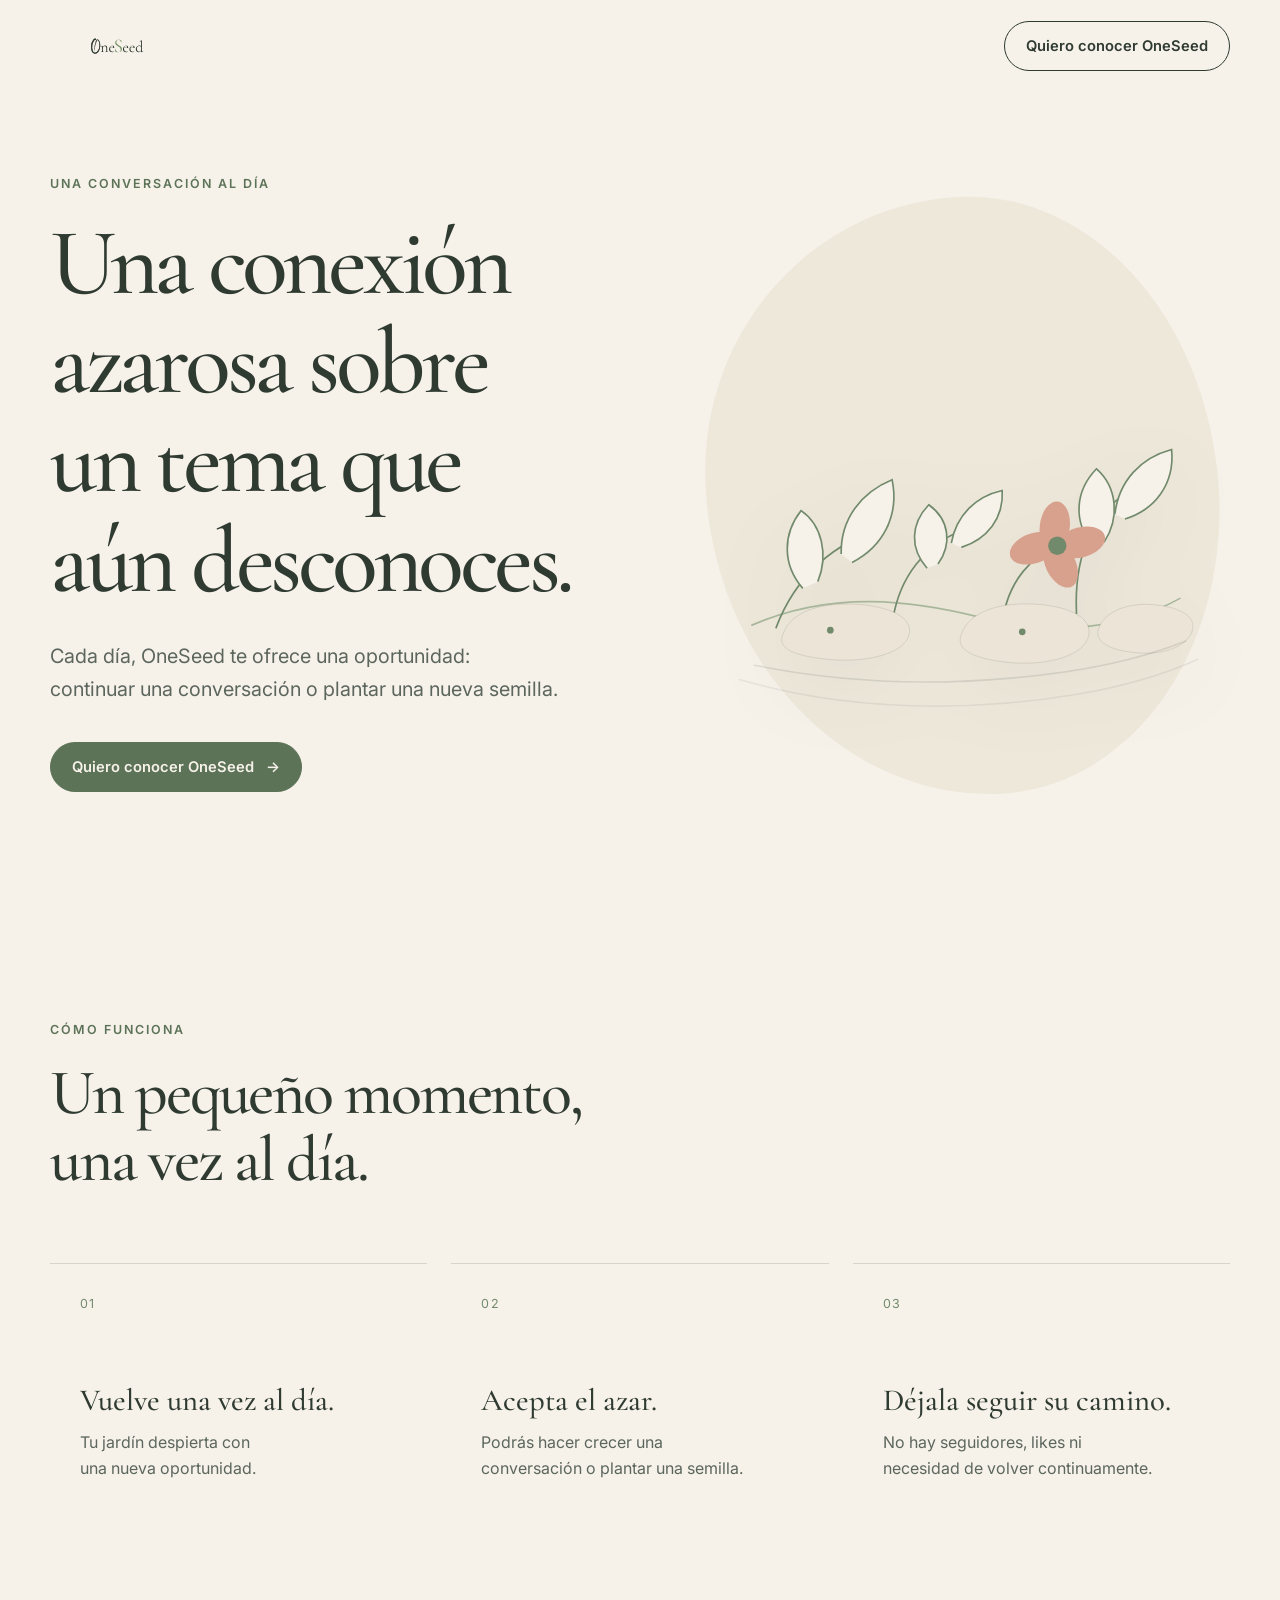
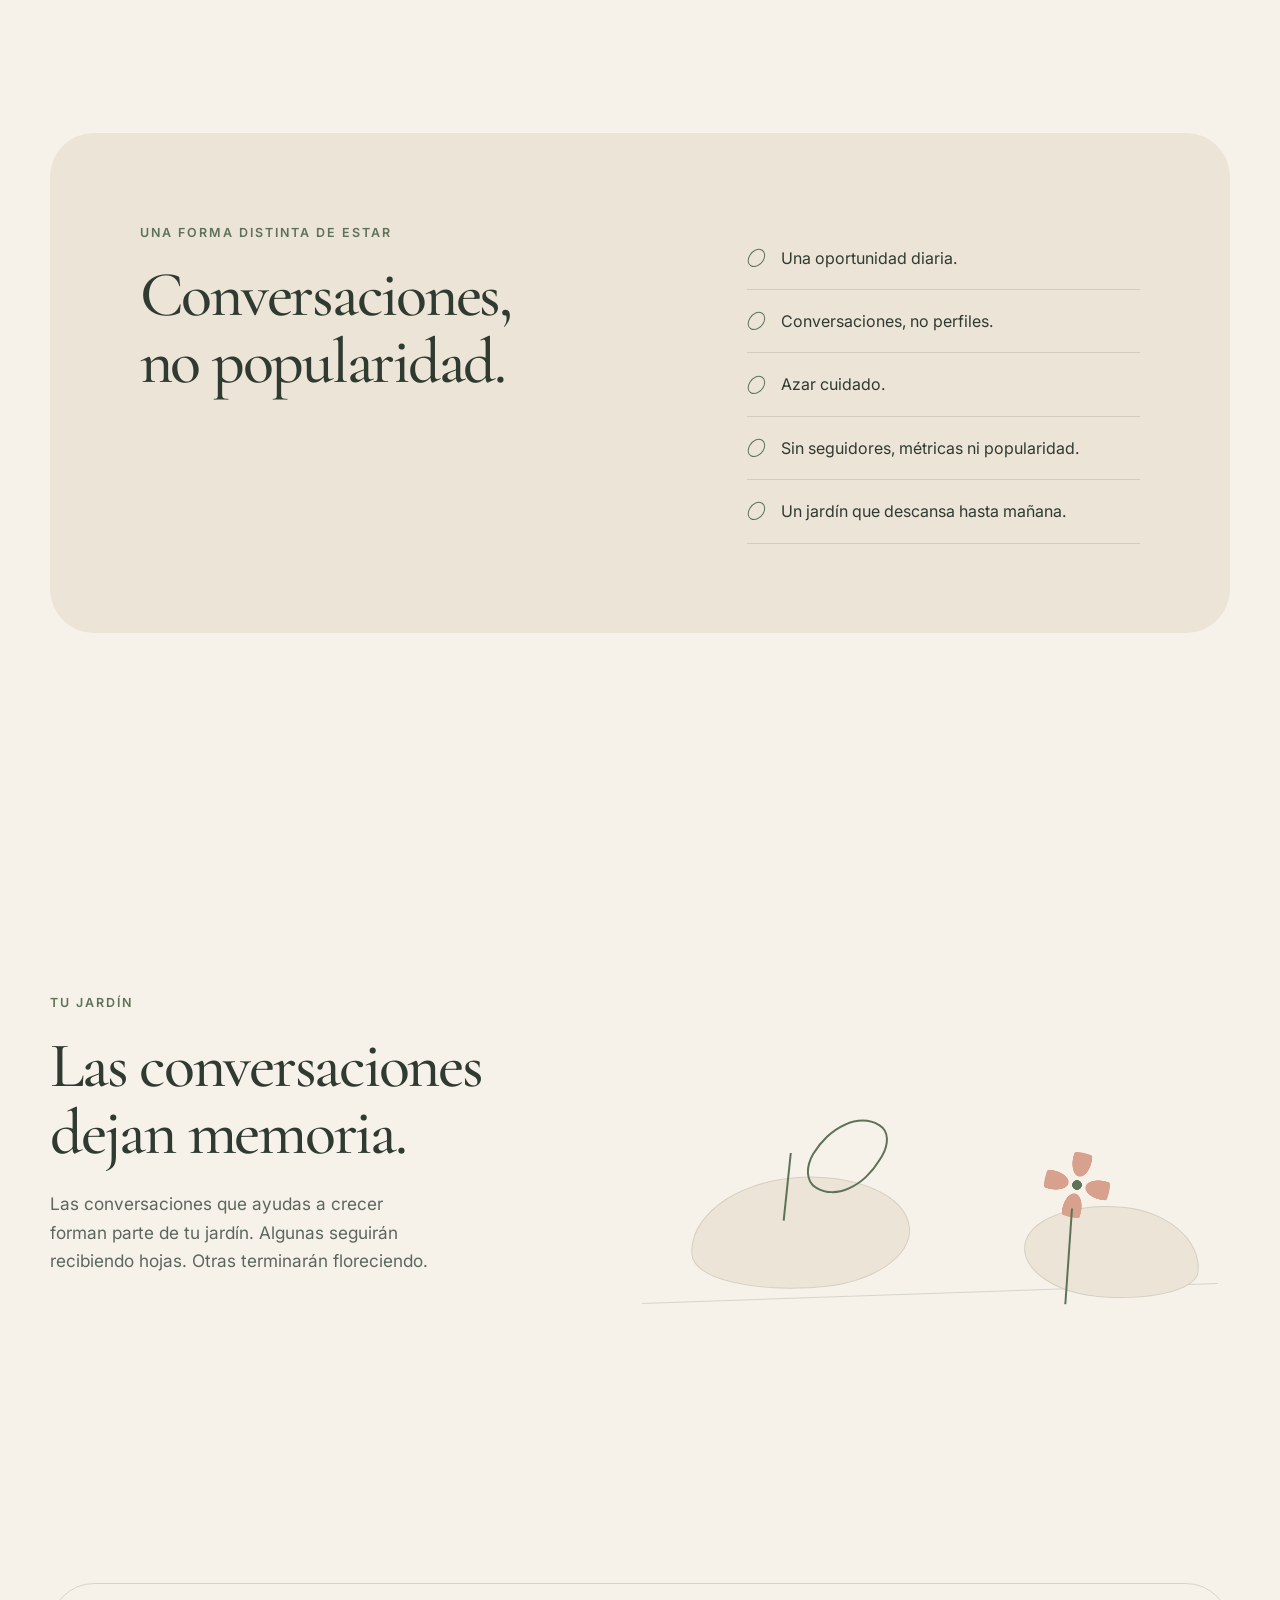
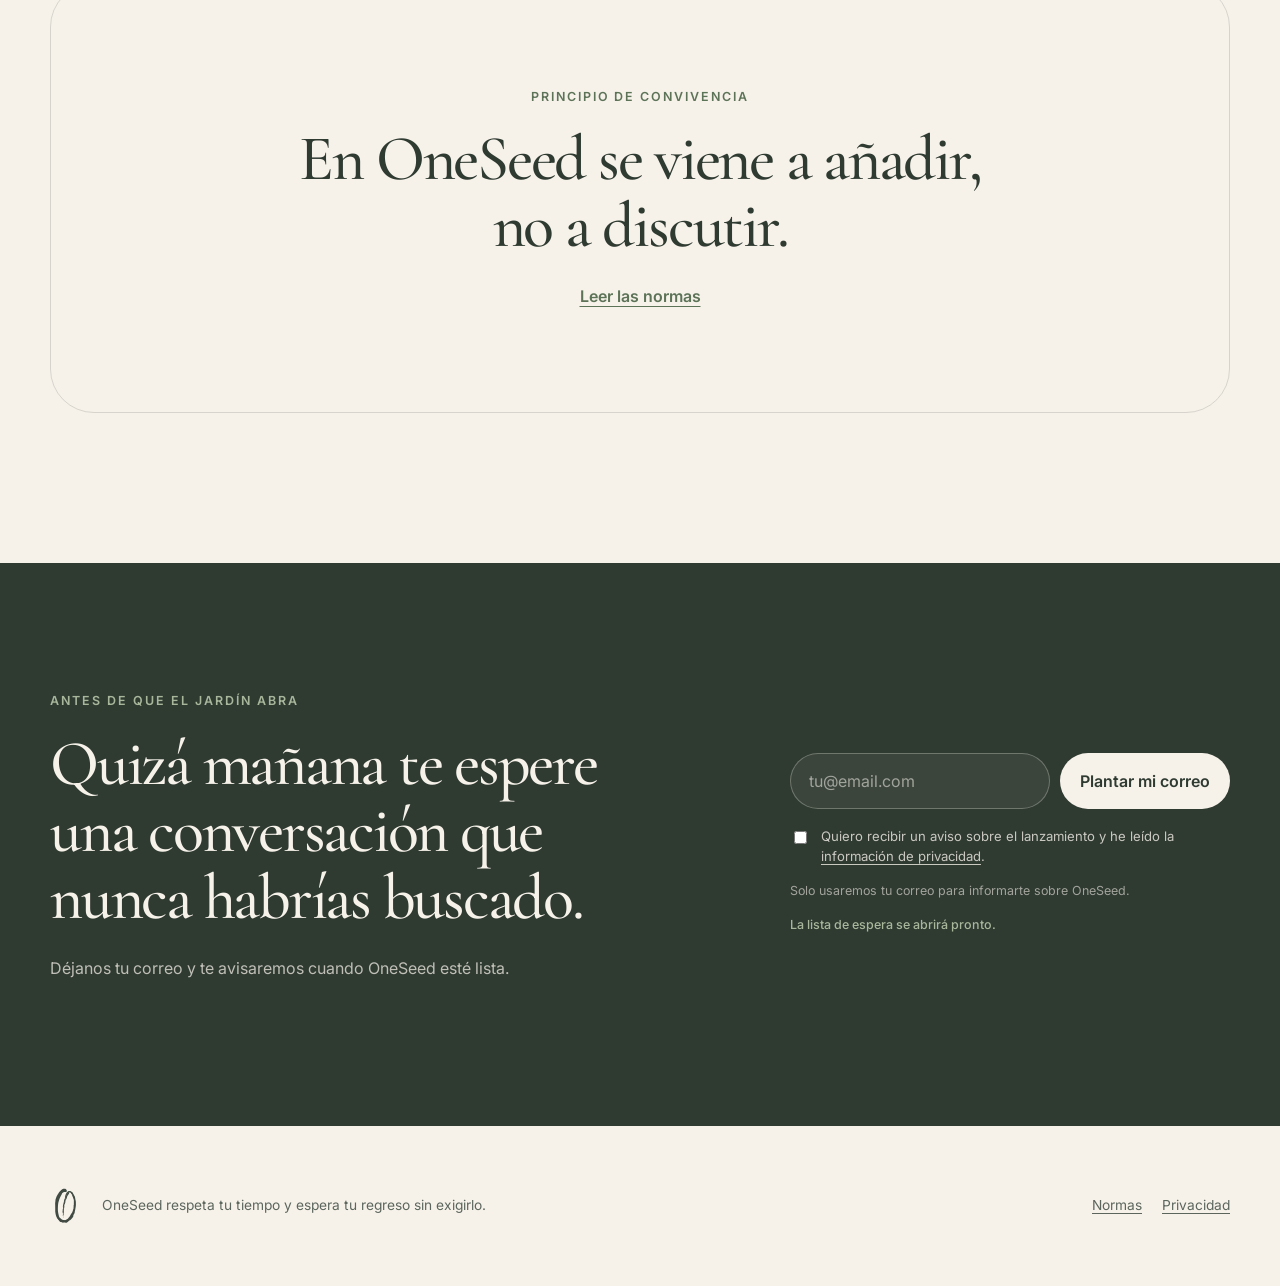
==== index.html @ 26d46aba "feat(web): publish OneSeed landing page" ====
<!doctype html>
<html lang="es">
  <head>
    <meta charset="utf-8" />
    <meta name="viewport" content="width=device-width, initial-scale=1" />
    <meta name="theme-color" content="#F6F2EA" />
    <meta
      name="description"
      content="OneSeed es una forma distinta de conversar: una oportunidad al día, encuentros guiados por el azar y un jardín que descansa hasta mañana."
    />
    <meta property="og:type" content="website" />
    <meta property="og:locale" content="es_ES" />
    <meta property="og:title" content="OneSeed — Una conversación al día" />
    <meta
      property="og:description"
      content="Una conexión azarosa sobre un tema que aún desconoces."
    />
    <title>OneSeed — Una conversación al día</title>

    <link rel="icon" href="assets/favicon.svg" type="image/svg+xml" />
    <link rel="preconnect" href="https://fonts.googleapis.com" />
    <link rel="preconnect" href="https://fonts.gstatic.com" crossorigin />
    <link
      href="https://fonts.googleapis.com/css2?family=Cormorant+Garamond:wght@500;600&family=Inter:wght@400;500;600&display=swap"
      rel="stylesheet"
    />
    <link rel="stylesheet" href="styles.css" />
    <script src="config.js"></script>
    <script src="main.js" defer></script>
  </head>

  <body>
    <a class="skip-link" href="#contenido">Ir al contenido</a>

    <header class="site-header" aria-label="Cabecera">
      <a class="brand" href="#inicio" aria-label="OneSeed, volver al inicio">
        <img
          src="assets/oneseed_logo.svg"
          width="178"
          height="67"
          alt="OneSeed"
        />
      </a>
      <a class="header-cta" href="#lista-espera">Quiero conocer OneSeed</a>
    </header>

    <main id="contenido">
      <section class="hero section" id="inicio" aria-labelledby="hero-title">
        <div class="hero-copy reveal">
          <p class="eyebrow">Una conversación al día</p>
          <h1 id="hero-title">
            Una conexión azarosa sobre un tema que aún desconoces.
          </h1>
          <p class="hero-intro">
            Cada día, OneSeed te ofrece una oportunidad: continuar una
            conversación o plantar una nueva semilla.
          </p>
          <a class="primary-link" href="#lista-espera">
            Quiero conocer OneSeed
            <span aria-hidden="true">→</span>
          </a>
        </div>

        <div class="hero-garden reveal" aria-hidden="true">
          <img src="assets/garden.svg" alt="" />
        </div>
      </section>

      <section class="section how" aria-labelledby="how-title">
        <div class="section-heading reveal">
          <p class="eyebrow">Cómo funciona</p>
          <h2 id="how-title">Un pequeño momento, una vez al día.</h2>
        </div>

        <ol class="steps">
          <li class="step reveal">
            <span class="step-number" aria-hidden="true">01</span>
            <h3>Vuelve una vez al día.</h3>
            <p>Tu jardín despierta con una nueva oportunidad.</p>
          </li>
          <li class="step reveal">
            <span class="step-number" aria-hidden="true">02</span>
            <h3>Acepta el azar.</h3>
            <p>
              Podrás hacer crecer una conversación o plantar una semilla.
            </p>
          </li>
          <li class="step reveal">
            <span class="step-number" aria-hidden="true">03</span>
            <h3>Déjala seguir su camino.</h3>
            <p>
              No hay seguidores, likes ni necesidad de volver continuamente.
            </p>
          </li>
        </ol>
      </section>

      <section class="section difference" aria-labelledby="different-title">
        <div class="difference-card reveal">
          <div>
            <p class="eyebrow">Una forma distinta de estar</p>
            <h2 id="different-title">Conversaciones, no popularidad.</h2>
          </div>
          <ul class="principles" aria-label="Lo que hace diferente a OneSeed">
            <li>Una oportunidad diaria.</li>
            <li>Conversaciones, no perfiles.</li>
            <li>Azar cuidado.</li>
            <li>Sin seguidores, métricas ni popularidad.</li>
            <li>Un jardín que descansa hasta mañana.</li>
          </ul>
        </div>
      </section>

      <section class="section garden-section" id="jardin" aria-labelledby="garden-title">
        <div class="garden-copy reveal">
          <p class="eyebrow">Tu jardín</p>
          <h2 id="garden-title">Las conversaciones dejan memoria.</h2>
          <p>
            Las conversaciones que ayudas a crecer forman parte de tu jardín.
            Algunas seguirán recibiendo hojas. Otras terminarán floreciendo.
          </p>
        </div>
        <div class="garden-detail reveal" aria-hidden="true">
          <span class="garden-line"></span>
          <span class="stone stone-one"></span>
          <span class="leaf leaf-one"></span>
          <span class="stone stone-two"></span>
          <span class="flower flower-one"></span>
        </div>
      </section>

      <section class="section coexistence" aria-labelledby="coexistence-title">
        <div class="coexistence-inner reveal">
          <p class="eyebrow">Principio de convivencia</p>
          <h2 id="coexistence-title">
            En OneSeed se viene a añadir,<br />no a discutir.
          </h2>
          <a class="text-link" href="normas.html">Leer las normas</a>
        </div>
      </section>

      <section class="section waitlist" id="lista-espera" aria-labelledby="waitlist-title">
        <div class="waitlist-inner reveal">
          <div class="waitlist-copy">
            <p class="eyebrow">Antes de que el jardín abra</p>
            <h2 id="waitlist-title">
              Quizá mañana te espere una conversación que nunca habrías buscado.
            </h2>
            <p>
              Déjanos tu correo y te avisaremos cuando OneSeed esté lista.
            </p>
          </div>

          <form class="waitlist-form" id="waitlist-form" novalidate>
            <div class="field-row">
              <label class="sr-only" for="email">Correo electrónico</label>
              <input
                id="email"
                name="email"
                type="email"
                inputmode="email"
                autocomplete="email"
                maxlength="254"
                placeholder="tu@email.com"
                required
              />
              <button type="submit" id="waitlist-submit">
                Plantar mi correo
              </button>
            </div>

            <div class="honeypot" aria-hidden="true">
              <label for="website">No rellenar este campo</label>
              <input id="website" name="website" type="text" tabindex="-1" autocomplete="off" />
            </div>

            <label class="consent">
              <input id="consent" name="consent" type="checkbox" required />
              <span>
                Quiero recibir un aviso sobre el lanzamiento y he leído la
                <a href="privacidad.html">información de privacidad</a>.
              </span>
            </label>

            <p class="form-note">
              Solo usaremos tu correo para informarte sobre OneSeed.
            </p>
            <p class="form-status" id="form-status" aria-live="polite"></p>
          </form>
        </div>
      </section>
    </main>

    <footer class="site-footer">
      <img src="assets/favicon.svg" width="30" height="42" alt="" />
      <p>OneSeed respeta tu tiempo y espera tu regreso sin exigirlo.</p>
      <nav aria-label="Enlaces legales">
        <a href="normas.html">Normas</a>
        <a href="privacidad.html">Privacidad</a>
      </nav>
    </footer>

    <noscript>
      <p class="noscript-message">
        Activa JavaScript para apuntarte a la lista de espera.
      </p>
    </noscript>
  </body>
</html>
---- styles.css ----
:root {
  --ink: #2f3a31;
  --ink-soft: #5c665d;
  --sage: #728a6c;
  --sage-deep: #5d7358;
  --sage-soft: #a8b79c;
  --cream: #f6f2ea;
  --cream-deep: #ece4d6;
  --petal: #d8a18d;
  --white-soft: rgba(255, 255, 255, 0.46);
  --line: rgba(47, 58, 49, 0.16);
  --serif: "Cormorant Garamond", Georgia, serif;
  --sans: Inter, system-ui, -apple-system, BlinkMacSystemFont, "Segoe UI", sans-serif;
  --page: min(1180px, calc(100vw - 40px));
  --radius-large: 44px;
}

* {
  box-sizing: border-box;
}

html {
  scroll-behavior: smooth;
}

body {
  margin: 0;
  color: var(--ink);
  background: var(--cream);
  font-family: var(--sans);
  font-size: 16px;
  line-height: 1.65;
  text-rendering: optimizeLegibility;
}

a {
  color: inherit;
  text-decoration-thickness: 1px;
  text-underline-offset: 0.22em;
}

img {
  max-width: 100%;
  height: auto;
}

button,
input {
  font: inherit;
}

button,
a {
  -webkit-tap-highlight-color: transparent;
}

.skip-link {
  position: fixed;
  z-index: 100;
  top: 12px;
  left: 12px;
  padding: 10px 14px;
  border-radius: 999px;
  background: var(--ink);
  color: var(--cream);
  transform: translateY(-160%);
  transition: transform 180ms ease;
}

.skip-link:focus {
  transform: translateY(0);
}

.sr-only {
  position: absolute;
  width: 1px;
  height: 1px;
  padding: 0;
  margin: -1px;
  overflow: hidden;
  clip: rect(0, 0, 0, 0);
  white-space: nowrap;
  border: 0;
}

.site-header {
  width: var(--page);
  min-height: 92px;
  margin: 0 auto;
  display: flex;
  align-items: center;
  justify-content: space-between;
  gap: 24px;
}

.brand {
  display: inline-flex;
  align-items: center;
  border-radius: 12px;
}

.brand img {
  width: 142px;
}

.header-cta,
.primary-link {
  display: inline-flex;
  align-items: center;
  justify-content: center;
  gap: 12px;
  min-height: 48px;
  padding: 12px 21px;
  border: 1px solid var(--ink);
  border-radius: 999px;
  text-decoration: none;
  font-size: 0.92rem;
  font-weight: 600;
  transition:
    background-color 180ms ease,
    color 180ms ease,
    transform 180ms ease;
}

.header-cta:hover,
.primary-link:hover {
  color: var(--cream);
  background: var(--ink);
  transform: translateY(-1px);
}

.header-cta:focus-visible,
.primary-link:focus-visible,
.text-link:focus-visible,
.site-footer a:focus-visible,
.brand:focus-visible,
button:focus-visible,
input:focus-visible {
  outline: 3px solid rgba(114, 138, 108, 0.42);
  outline-offset: 4px;
}

.section {
  width: var(--page);
  margin: 0 auto;
}

.hero {
  min-height: calc(100svh - 92px);
  display: grid;
  grid-template-columns: minmax(0, 1.02fr) minmax(420px, 0.98fr);
  align-items: center;
  gap: clamp(40px, 7vw, 100px);
  padding: 66px 0 92px;
}

.hero-copy {
  max-width: 670px;
}

.eyebrow {
  margin: 0 0 18px;
  color: var(--sage-deep);
  font-size: 0.78rem;
  font-weight: 600;
  letter-spacing: 0.16em;
  text-transform: uppercase;
}

h1,
h2,
h3,
p {
  text-wrap: balance;
}

h1,
h2,
h3 {
  margin-top: 0;
  font-family: var(--serif);
  font-weight: 500;
  line-height: 1.05;
}

h1 {
  margin-bottom: 30px;
  font-size: clamp(3.5rem, 7.4vw, 6.75rem);
  letter-spacing: -0.045em;
}

h2 {
  margin-bottom: 24px;
  font-size: clamp(2.65rem, 5vw, 4.65rem);
  letter-spacing: -0.035em;
}

h3 {
  margin-bottom: 12px;
  font-size: clamp(1.7rem, 2.4vw, 2.25rem);
}

.hero-intro {
  max-width: 580px;
  margin: 0 0 36px;
  color: var(--ink-soft);
  font-size: clamp(1.05rem, 1.55vw, 1.25rem);
}

.primary-link {
  border-color: var(--sage-deep);
  color: var(--cream);
  background: var(--sage-deep);
}

.primary-link:hover {
  background: var(--ink);
}

.hero-garden {
  position: relative;
  align-self: stretch;
  min-height: 560px;
  display: grid;
  place-items: center;
}

.hero-garden::before {
  content: "";
  position: absolute;
  inset: 6% 2% 2%;
  border-radius: 52% 48% 45% 55% / 46% 52% 48% 54%;
  background: rgba(236, 228, 214, 0.7);
  transform: rotate(-2deg);
}

.hero-garden img {
  position: relative;
  z-index: 1;
  width: min(100%, 590px);
  filter: drop-shadow(0 24px 40px rgba(47, 58, 49, 0.06));
}

.how {
  padding: 120px 0 150px;
}

.section-heading {
  max-width: 760px;
  margin-bottom: 70px;
}

.steps {
  display: grid;
  grid-template-columns: repeat(3, minmax(0, 1fr));
  gap: 24px;
  margin: 0;
  padding: 0;
  list-style: none;
}

.step {
  min-height: 300px;
  padding: 30px 30px 34px;
  border-top: 1px solid var(--line);
}

.step-number {
  display: block;
  margin-bottom: 70px;
  color: var(--sage);
  font-size: 0.78rem;
  letter-spacing: 0.12em;
}

.step p {
  max-width: 30ch;
  margin: 0;
  color: var(--ink-soft);
}

.difference {
  padding: 20px 0 150px;
}

.difference-card {
  display: grid;
  grid-template-columns: 1fr 0.8fr;
  gap: clamp(50px, 9vw, 130px);
  padding: clamp(52px, 7vw, 96px);
  border-radius: var(--radius-large);
  background: var(--cream-deep);
}

.difference-card h2 {
  max-width: 650px;
  margin-bottom: 0;
}

.principles {
  margin: 4px 0 0;
  padding: 0;
  list-style: none;
}

.principles li {
  position: relative;
  padding: 18px 0 18px 34px;
  border-bottom: 1px solid rgba(47, 58, 49, 0.14);
}

.principles li::before {
  content: "";
  position: absolute;
  top: 50%;
  left: 2px;
  width: 13px;
  height: 18px;
  border: 1.5px solid var(--sage-deep);
  border-radius: 55% 45% 58% 42%;
  transform: translateY(-50%) rotate(30deg);
}

.garden-section {
  min-height: 720px;
  display: grid;
  grid-template-columns: 0.86fr 1.14fr;
  align-items: center;
  gap: clamp(60px, 10vw, 160px);
  padding: 110px 0;
}

.garden-copy {
  max-width: 580px;
}

.garden-copy p:last-child {
  color: var(--ink-soft);
  font-size: 1.08rem;
}

.garden-detail {
  position: relative;
  min-height: 470px;
}

.garden-line {
  position: absolute;
  left: 2%;
  right: 2%;
  bottom: 18%;
  height: 1px;
  background: var(--line);
  transform: rotate(-2deg);
}

.stone {
  position: absolute;
  display: block;
  background: var(--cream-deep);
  border: 1px solid rgba(47, 58, 49, 0.12);
}

.stone-one {
  left: 10%;
  bottom: 19%;
  width: 220px;
  height: 112px;
  border-radius: 49% 51% 42% 58% / 61% 54% 46% 39%;
  transform: rotate(-5deg);
}

.stone-two {
  right: 5%;
  bottom: 17%;
  width: 176px;
  height: 92px;
  border-radius: 54% 46% 56% 44% / 52% 63% 37% 48%;
  transform: rotate(5deg);
}

.leaf {
  position: absolute;
  left: 31%;
  bottom: 38%;
  width: 62px;
  height: 88px;
  border: 2px solid var(--sage-deep);
  border-radius: 70% 30% 67% 33%;
  transform: rotate(31deg);
}

.leaf::after {
  content: "";
  position: absolute;
  left: 7px;
  bottom: -46px;
  width: 2px;
  height: 68px;
  background: var(--sage-deep);
  transform: rotate(-25deg);
  transform-origin: bottom;
}

.flower {
  position: absolute;
  right: 20%;
  bottom: 34%;
  width: 66px;
  height: 66px;
  border-radius: 50%;
  background:
    radial-gradient(circle at 50% 50%, var(--sage-deep) 0 10%, transparent 11%),
    radial-gradient(ellipse at 50% 11%, var(--petal) 0 20%, transparent 21%),
    radial-gradient(ellipse at 89% 50%, var(--petal) 0 20%, transparent 21%),
    radial-gradient(ellipse at 50% 89%, var(--petal) 0 20%, transparent 21%),
    radial-gradient(ellipse at 11% 50%, var(--petal) 0 20%, transparent 21%);
  transform: rotate(12deg);
}

.flower::after {
  content: "";
  position: absolute;
  left: 32px;
  top: 57px;
  width: 2px;
  height: 96px;
  background: var(--sage-deep);
  transform: rotate(-8deg);
  transform-origin: top;
}

.coexistence {
  padding: 80px 0 150px;
}

.coexistence-inner {
  padding: clamp(56px, 8vw, 108px) clamp(34px, 8vw, 108px);
  border: 1px solid var(--line);
  border-radius: var(--radius-large);
  text-align: center;
}

.coexistence-inner h2 {
  max-width: 870px;
  margin-right: auto;
  margin-left: auto;
}

.text-link {
  color: var(--sage-deep);
  font-weight: 600;
}

.waitlist {
  width: 100%;
  padding: 128px max(20px, calc((100vw - 1180px) / 2));
  color: var(--cream);
  background: var(--ink);
}

.waitlist-inner {
  display: grid;
  grid-template-columns: minmax(0, 1fr) minmax(360px, 0.72fr);
  gap: clamp(50px, 10vw, 150px);
  align-items: center;
}

.waitlist .eyebrow {
  color: var(--sage-soft);
}

.waitlist-copy h2 {
  max-width: 760px;
}

.waitlist-copy p:last-child {
  color: rgba(246, 242, 234, 0.72);
}

.field-row {
  display: flex;
  gap: 10px;
}

.field-row input {
  min-width: 0;
  flex: 1;
  min-height: 56px;
  padding: 14px 18px;
  border: 1px solid rgba(246, 242, 234, 0.28);
  border-radius: 999px;
  color: var(--cream);
  background: rgba(246, 242, 234, 0.06);
}

.field-row input::placeholder {
  color: rgba(246, 242, 234, 0.55);
}

.field-row button {
  min-height: 56px;
  padding: 14px 20px;
  border: 0;
  border-radius: 999px;
  color: var(--ink);
  background: var(--cream);
  cursor: pointer;
  font-weight: 600;
  transition:
    background-color 180ms ease,
    transform 180ms ease,
    opacity 180ms ease;
}

.field-row button:hover:not(:disabled) {
  background: var(--sage-soft);
  transform: translateY(-1px);
}

.field-row button:disabled {
  cursor: wait;
  opacity: 0.65;
}

.consent {
  display: flex;
  align-items: flex-start;
  gap: 11px;
  margin-top: 18px;
  color: rgba(246, 242, 234, 0.78);
  font-size: 0.82rem;
  line-height: 1.5;
}

.consent input {
  width: 17px;
  height: 17px;
  margin-top: 2px;
  accent-color: var(--sage-soft);
}

.form-note,
.form-status {
  margin: 14px 0 0;
  color: rgba(246, 242, 234, 0.58);
  font-size: 0.78rem;
}

.form-status {
  min-height: 1.6em;
  color: var(--sage-soft);
  font-weight: 500;
}

.honeypot {
  position: absolute;
  left: -10000px;
  width: 1px;
  height: 1px;
  overflow: hidden;
}

.site-footer {
  width: var(--page);
  min-height: 160px;
  margin: 0 auto;
  display: grid;
  grid-template-columns: auto 1fr auto;
  gap: 22px;
  align-items: center;
  color: var(--ink-soft);
  font-size: 0.86rem;
}

.site-footer img {
  opacity: 0.9;
}

.site-footer p {
  margin: 0;
}

.site-footer nav {
  display: flex;
  gap: 20px;
}

.noscript-message {
  position: fixed;
  right: 16px;
  bottom: 16px;
  left: 16px;
  z-index: 90;
  margin: 0;
  padding: 12px 16px;
  border-radius: 14px;
  color: var(--cream);
  background: var(--ink);
  text-align: center;
}

.reveal {
  opacity: 0;
  transform: translateY(20px);
  transition:
    opacity 700ms ease,
    transform 700ms ease;
}

.reveal.is-visible {
  opacity: 1;
  transform: translateY(0);
}

.legal-page {
  min-height: 100vh;
  padding: 40px 20px 90px;
}

.legal-shell {
  width: min(760px, 100%);
  margin: 0 auto;
}

.legal-header {
  margin-bottom: 70px;
}

.legal-header img {
  width: 130px;
}

.legal-shell h1 {
  font-size: clamp(3rem, 7vw, 5.5rem);
}

.legal-shell h2 {
  margin-top: 52px;
  font-size: 2rem;
}

.legal-shell p,
.legal-shell li {
  color: var(--ink-soft);
}

.provisional-note {
  padding: 18px 20px;
  border: 1px solid rgba(216, 161, 141, 0.65);
  border-radius: 18px;
  background: rgba(216, 161, 141, 0.12);
}

.back-link {
  display: inline-block;
  margin-top: 52px;
  font-weight: 600;
}

@media (max-width: 900px) {
  :root {
    --page: min(100% - 32px, 720px);
    --radius-large: 30px;
  }

  .hero {
    min-height: auto;
    grid-template-columns: 1fr;
    padding-top: 70px;
  }

  .hero-copy {
    max-width: none;
  }

  .hero-garden {
    min-height: 420px;
  }

  .hero-garden img {
    width: min(100%, 520px);
  }

  .steps,
  .difference-card,
  .garden-section,
  .waitlist-inner {
    grid-template-columns: 1fr;
  }

  .steps {
    gap: 0;
  }

  .step {
    min-height: 0;
    padding: 28px 0 42px;
  }

  .step-number {
    margin-bottom: 30px;
  }

  .difference-card {
    padding: 52px 34px;
  }

  .garden-section {
    min-height: auto;
    gap: 40px;
  }

  .garden-detail {
    min-height: 390px;
  }

  .waitlist {
    padding-top: 92px;
    padding-bottom: 92px;
  }
}

@media (max-width: 620px) {
  .site-header {
    min-height: 78px;
  }

  .brand img {
    width: 118px;
  }

  .header-cta {
    min-height: 42px;
    padding: 9px 14px;
    font-size: 0.78rem;
  }

  h1 {
    font-size: clamp(3.35rem, 15vw, 4.6rem);
  }

  h2 {
    font-size: clamp(2.55rem, 12vw, 3.7rem);
  }

  .hero {
    padding-top: 54px;
    padding-bottom: 80px;
  }

  .hero-garden {
    min-height: 320px;
  }

  .how,
  .difference,
  .garden-section,
  .coexistence {
    padding-top: 78px;
    padding-bottom: 90px;
  }

  .garden-detail {
    min-height: 310px;
  }

  .stone-one {
    width: 170px;
    height: 88px;
  }

  .stone-two {
    width: 130px;
    height: 70px;
  }

  .field-row {
    flex-direction: column;
  }

  .field-row button,
  .field-row input {
    width: 100%;
  }

  .site-footer {
    grid-template-columns: auto 1fr;
    padding: 34px 0;
  }

  .site-footer nav {
    grid-column: 1 / -1;
  }
}

@media (prefers-reduced-motion: reduce) {
  html {
    scroll-behavior: auto;
  }

  *,
  *::before,
  *::after {
    animation-duration: 0.01ms !important;
    animation-iteration-count: 1 !important;
    transition-duration: 0.01ms !important;
  }

  .reveal {
    opacity: 1;
    transform: none;
  }
}
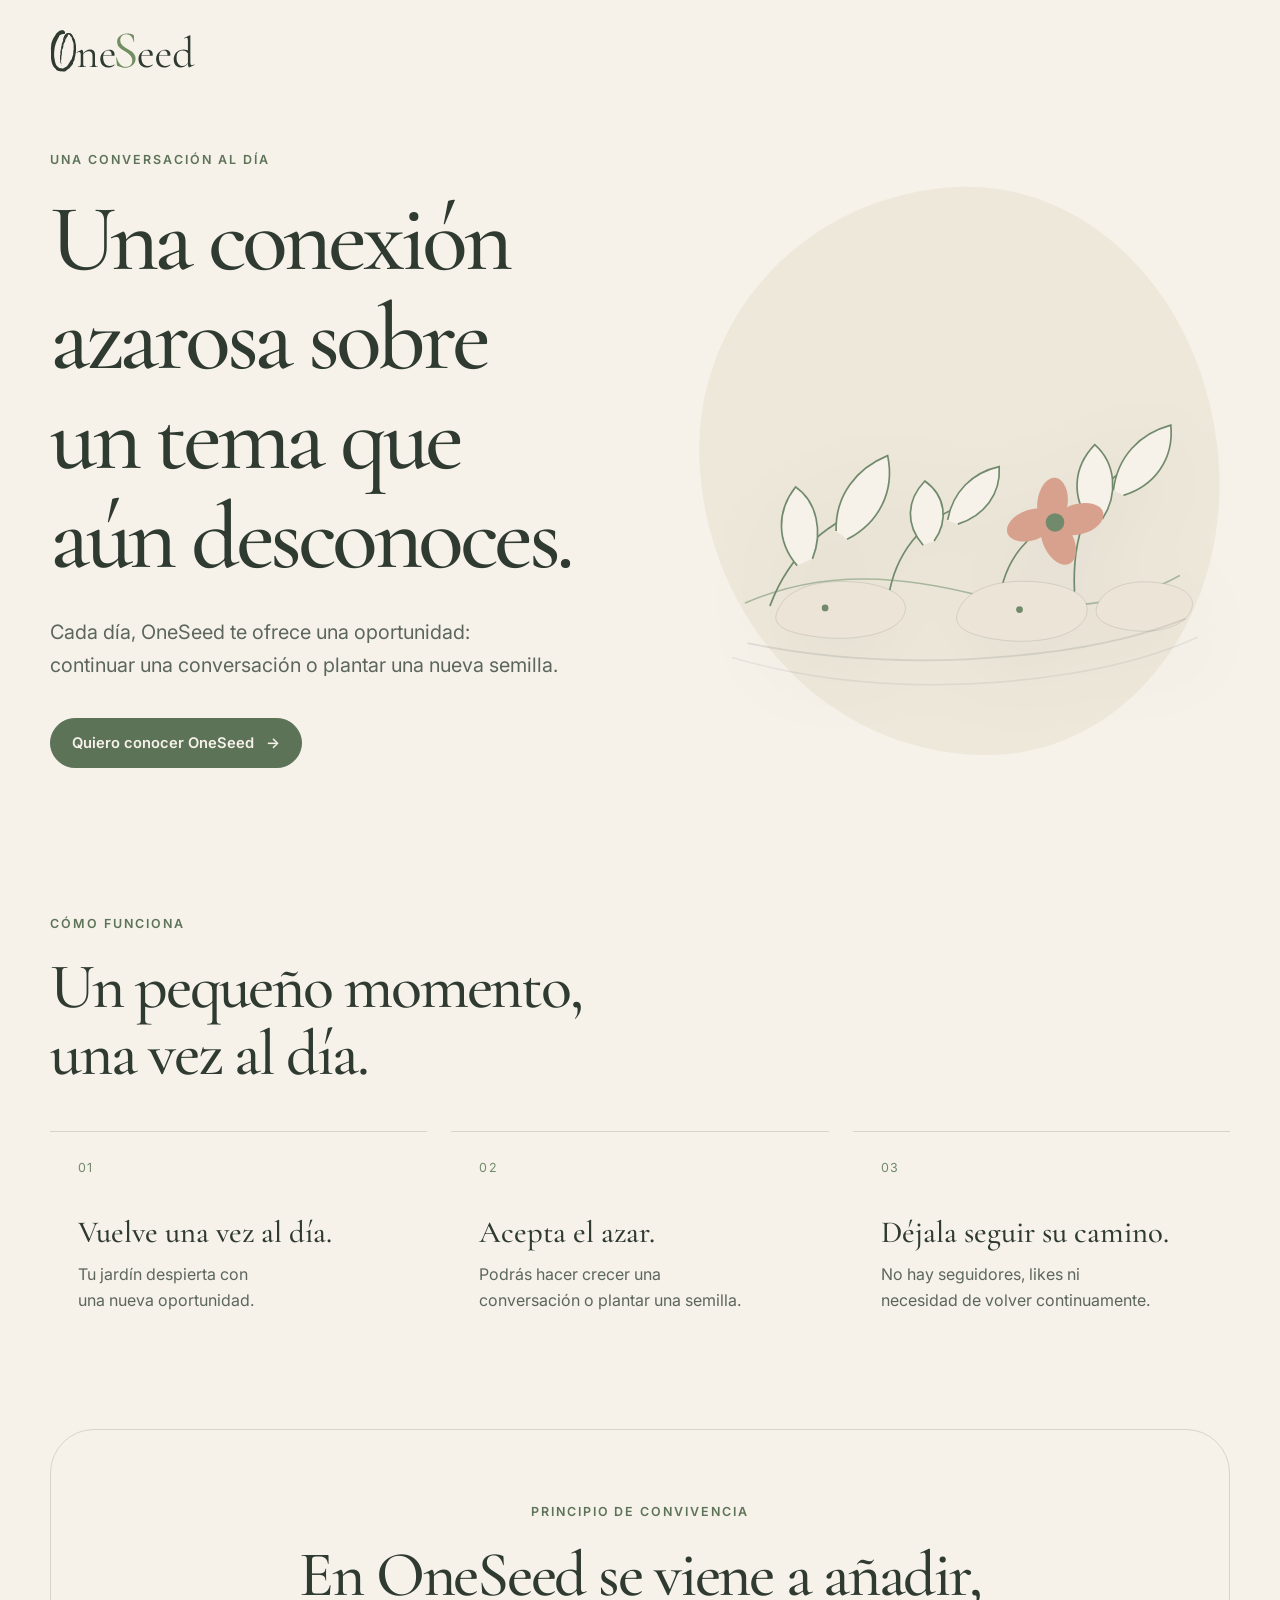
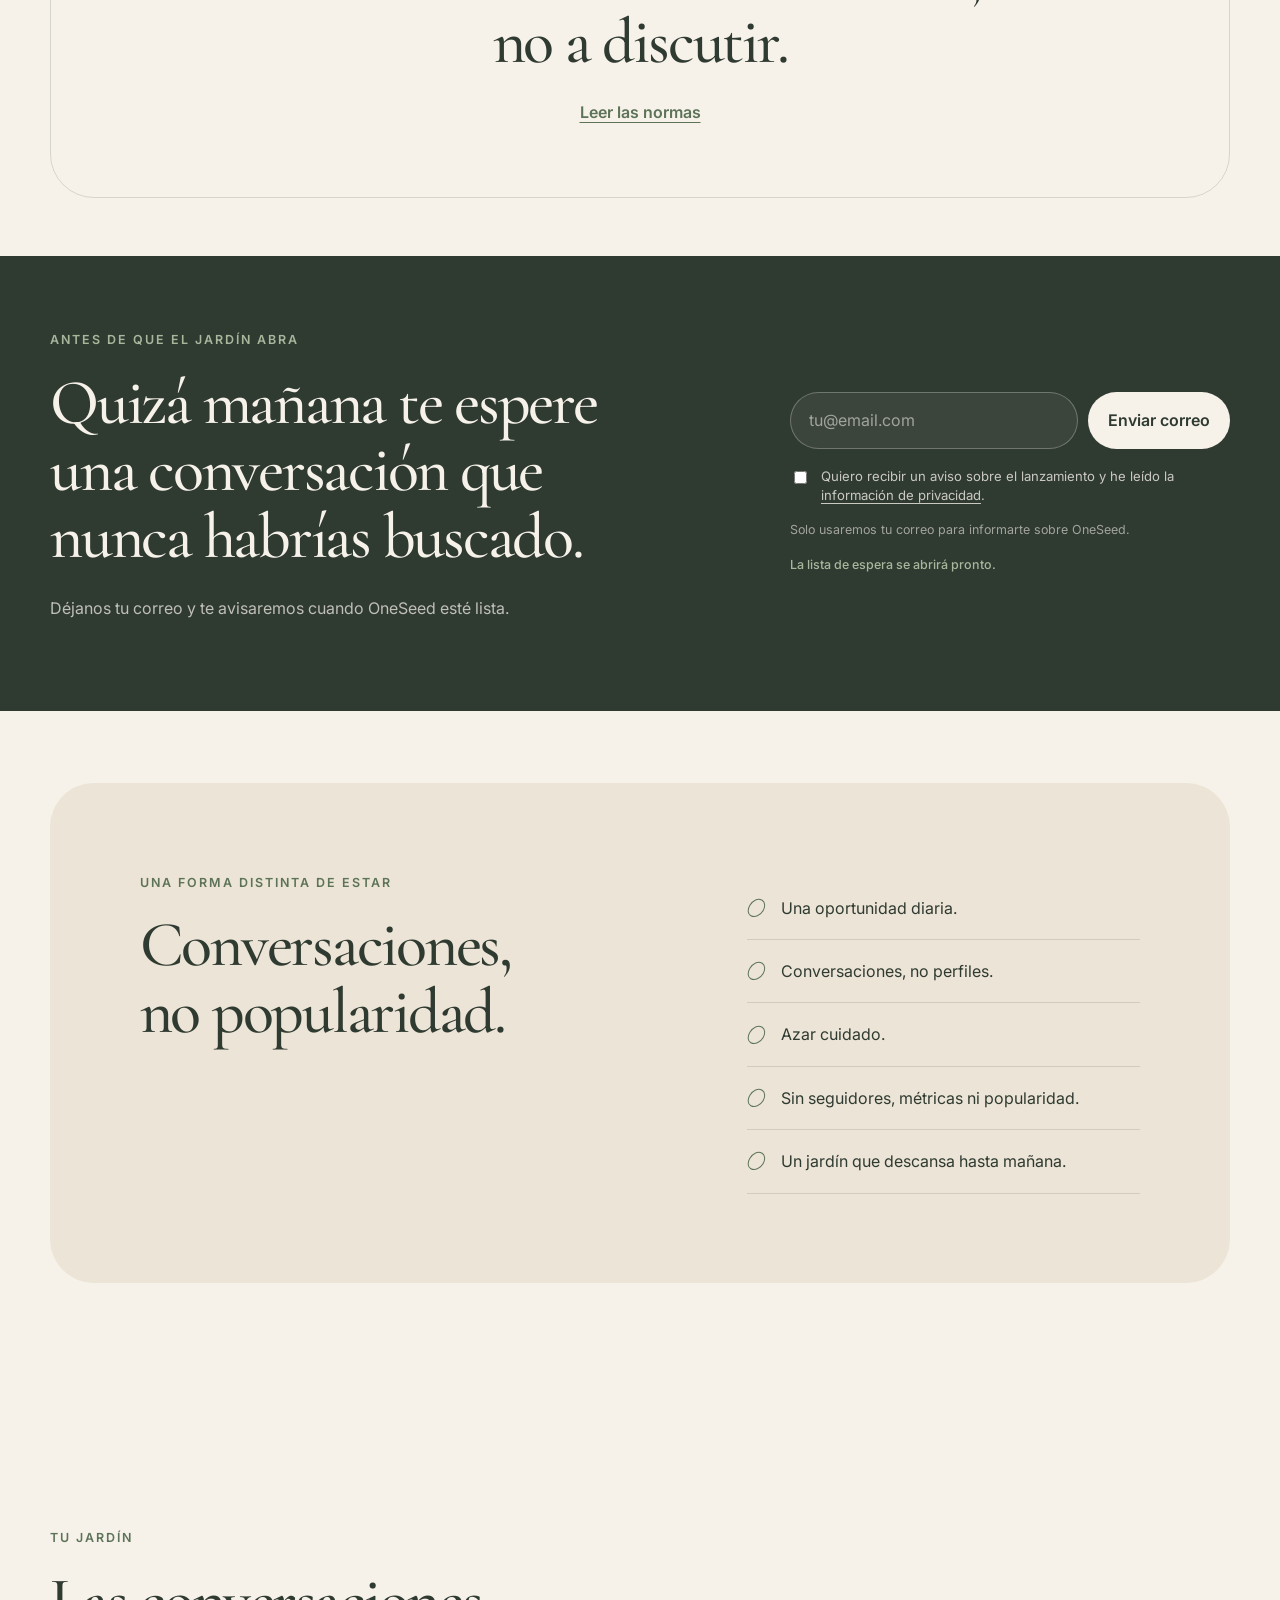
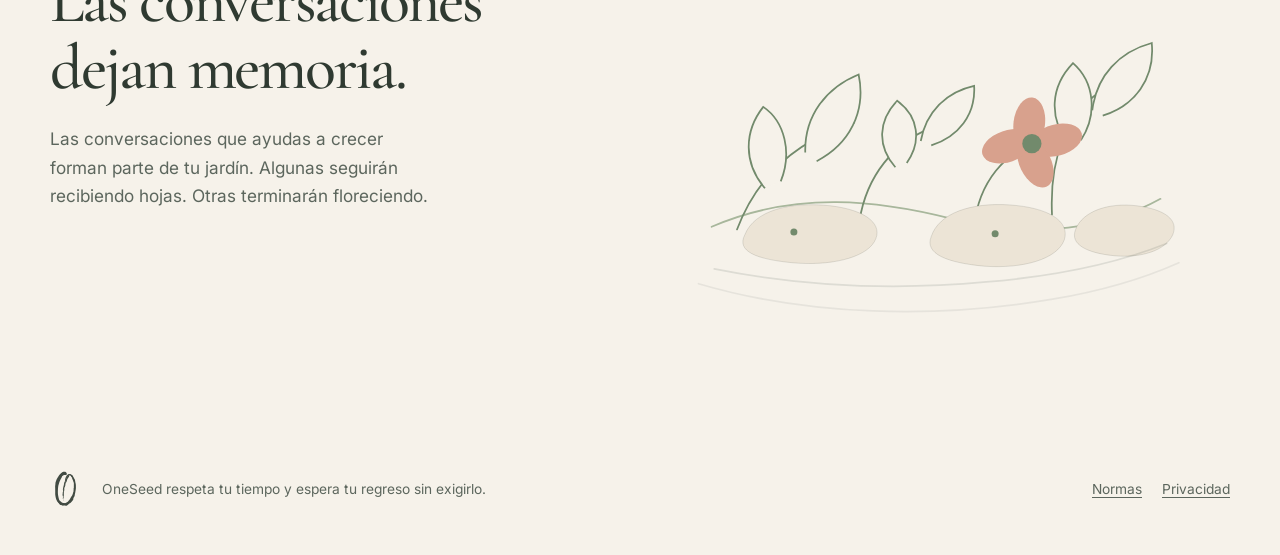
==== commit 0acf96d5: "feat(web): refine landing layout and garden illustration" ====
--- a/index.html
+++ b/index.html
@@ -41,7 +41,6 @@
           alt="OneSeed"
         />
       </a>
-      <a class="header-cta" href="#lista-espera">Quiero conocer OneSeed</a>
     </header>
 
     <main id="contenido">
@@ -95,40 +94,6 @@
         </ol>
       </section>
 
-      <section class="section difference" aria-labelledby="different-title">
-        <div class="difference-card reveal">
-          <div>
-            <p class="eyebrow">Una forma distinta de estar</p>
-            <h2 id="different-title">Conversaciones, no popularidad.</h2>
-          </div>
-          <ul class="principles" aria-label="Lo que hace diferente a OneSeed">
-            <li>Una oportunidad diaria.</li>
-            <li>Conversaciones, no perfiles.</li>
-            <li>Azar cuidado.</li>
-            <li>Sin seguidores, métricas ni popularidad.</li>
-            <li>Un jardín que descansa hasta mañana.</li>
-          </ul>
-        </div>
-      </section>
-
-      <section class="section garden-section" id="jardin" aria-labelledby="garden-title">
-        <div class="garden-copy reveal">
-          <p class="eyebrow">Tu jardín</p>
-          <h2 id="garden-title">Las conversaciones dejan memoria.</h2>
-          <p>
-            Las conversaciones que ayudas a crecer forman parte de tu jardín.
-            Algunas seguirán recibiendo hojas. Otras terminarán floreciendo.
-          </p>
-        </div>
-        <div class="garden-detail reveal" aria-hidden="true">
-          <span class="garden-line"></span>
-          <span class="stone stone-one"></span>
-          <span class="leaf leaf-one"></span>
-          <span class="stone stone-two"></span>
-          <span class="flower flower-one"></span>
-        </div>
-      </section>
-
       <section class="section coexistence" aria-labelledby="coexistence-title">
         <div class="coexistence-inner reveal">
           <p class="eyebrow">Principio de convivencia</p>
@@ -165,7 +130,7 @@
                 required
               />
               <button type="submit" id="waitlist-submit">
-                Plantar mi correo
+                Enviar correo
               </button>
             </div>
 
@@ -187,6 +152,36 @@
             </p>
             <p class="form-status" id="form-status" aria-live="polite"></p>
           </form>
+        </div>
+      </section>
+
+      <section class="section difference" aria-labelledby="different-title">
+        <div class="difference-card reveal">
+          <div>
+            <p class="eyebrow">Una forma distinta de estar</p>
+            <h2 id="different-title">Conversaciones, no popularidad.</h2>
+          </div>
+          <ul class="principles" aria-label="Lo que hace diferente a OneSeed">
+            <li>Una oportunidad diaria.</li>
+            <li>Conversaciones, no perfiles.</li>
+            <li>Azar cuidado.</li>
+            <li>Sin seguidores, métricas ni popularidad.</li>
+            <li>Un jardín que descansa hasta mañana.</li>
+          </ul>
+        </div>
+      </section>
+
+      <section class="section garden-section" id="jardin" aria-labelledby="garden-title">
+        <div class="garden-copy reveal">
+          <p class="eyebrow">Tu jardín</p>
+          <h2 id="garden-title">Las conversaciones dejan memoria.</h2>
+          <p>
+            Las conversaciones que ayudas a crecer forman parte de tu jardín.
+            Algunas seguirán recibiendo hojas. Otras terminarán floreciendo.
+          </p>
+        </div>
+        <div class="garden-detail reveal" aria-hidden="true">
+          <img src="assets/garden.svg" alt="" />
         </div>
       </section>
     </main>
--- a/styles.css
+++ b/styles.css
@@ -85,25 +85,30 @@
 
 .site-header {
   width: var(--page);
-  min-height: 92px;
+  min-height: 108px;
   margin: 0 auto;
   display: flex;
   align-items: center;
-  justify-content: space-between;
-  gap: 24px;
+  justify-content: flex-start;
 }
 
 .brand {
-  display: inline-flex;
-  align-items: center;
+  position: relative;
+  display: block;
+  width: 180px;
+  height: 70px;
+  overflow: hidden;
   border-radius: 12px;
 }
 
 .brand img {
-  width: 142px;
-}
-
-.header-cta,
+  position: absolute;
+  top: -42px;
+  left: -112px;
+  width: 390px;
+  max-width: none;
+}
+
 .primary-link {
   display: inline-flex;
   align-items: center;
@@ -122,14 +127,12 @@
     transform 180ms ease;
 }
 
-.header-cta:hover,
 .primary-link:hover {
   color: var(--cream);
   background: var(--ink);
   transform: translateY(-1px);
 }
 
-.header-cta:focus-visible,
 .primary-link:focus-visible,
 .text-link:focus-visible,
 .site-footer a:focus-visible,
@@ -146,12 +149,12 @@
 }
 
 .hero {
-  min-height: calc(100svh - 92px);
+  min-height: auto;
   display: grid;
   grid-template-columns: minmax(0, 1.02fr) minmax(420px, 0.98fr);
   align-items: center;
-  gap: clamp(40px, 7vw, 100px);
-  padding: 66px 0 92px;
+  gap: clamp(38px, 6vw, 76px);
+  padding: 42px 0 74px;
 }
 
 .hero-copy {
@@ -220,7 +223,7 @@
 .hero-garden {
   position: relative;
   align-self: stretch;
-  min-height: 560px;
+  min-height: 470px;
   display: grid;
   place-items: center;
 }
@@ -242,12 +245,12 @@
 }
 
 .how {
-  padding: 120px 0 150px;
+  padding: 72px 0 66px;
 }
 
 .section-heading {
   max-width: 760px;
-  margin-bottom: 70px;
+  margin-bottom: 44px;
 }
 
 .steps {
@@ -260,14 +263,14 @@
 }
 
 .step {
-  min-height: 300px;
-  padding: 30px 30px 34px;
+  min-height: 232px;
+  padding: 26px 28px 30px;
   border-top: 1px solid var(--line);
 }
 
 .step-number {
   display: block;
-  margin-bottom: 70px;
+  margin-bottom: 38px;
   color: var(--sage);
   font-size: 0.78rem;
   letter-spacing: 0.12em;
@@ -280,7 +283,7 @@
 }
 
 .difference {
-  padding: 20px 0 150px;
+  padding: 72px 0 62px;
 }
 
 .difference-card {
@@ -322,12 +325,12 @@
 }
 
 .garden-section {
-  min-height: 720px;
+  min-height: auto;
   display: grid;
-  grid-template-columns: 0.86fr 1.14fr;
+  grid-template-columns: 0.9fr 1.1fr;
   align-items: center;
-  gap: clamp(60px, 10vw, 160px);
-  padding: 110px 0;
+  gap: clamp(48px, 8vw, 100px);
+  padding: 66px 0 78px;
 }
 
 .garden-copy {
@@ -340,102 +343,21 @@
 }
 
 .garden-detail {
-  position: relative;
-  min-height: 470px;
-}
-
-.garden-line {
-  position: absolute;
-  left: 2%;
-  right: 2%;
-  bottom: 18%;
-  height: 1px;
-  background: var(--line);
-  transform: rotate(-2deg);
-}
-
-.stone {
-  position: absolute;
-  display: block;
-  background: var(--cream-deep);
-  border: 1px solid rgba(47, 58, 49, 0.12);
-}
-
-.stone-one {
-  left: 10%;
-  bottom: 19%;
-  width: 220px;
-  height: 112px;
-  border-radius: 49% 51% 42% 58% / 61% 54% 46% 39%;
-  transform: rotate(-5deg);
-}
-
-.stone-two {
-  right: 5%;
-  bottom: 17%;
-  width: 176px;
-  height: 92px;
-  border-radius: 54% 46% 56% 44% / 52% 63% 37% 48%;
-  transform: rotate(5deg);
-}
-
-.leaf {
-  position: absolute;
-  left: 31%;
-  bottom: 38%;
-  width: 62px;
-  height: 88px;
-  border: 2px solid var(--sage-deep);
-  border-radius: 70% 30% 67% 33%;
-  transform: rotate(31deg);
-}
-
-.leaf::after {
-  content: "";
-  position: absolute;
-  left: 7px;
-  bottom: -46px;
-  width: 2px;
-  height: 68px;
-  background: var(--sage-deep);
-  transform: rotate(-25deg);
-  transform-origin: bottom;
-}
-
-.flower {
-  position: absolute;
-  right: 20%;
-  bottom: 34%;
-  width: 66px;
-  height: 66px;
-  border-radius: 50%;
-  background:
-    radial-gradient(circle at 50% 50%, var(--sage-deep) 0 10%, transparent 11%),
-    radial-gradient(ellipse at 50% 11%, var(--petal) 0 20%, transparent 21%),
-    radial-gradient(ellipse at 89% 50%, var(--petal) 0 20%, transparent 21%),
-    radial-gradient(ellipse at 50% 89%, var(--petal) 0 20%, transparent 21%),
-    radial-gradient(ellipse at 11% 50%, var(--petal) 0 20%, transparent 21%);
-  transform: rotate(12deg);
-}
-
-.flower::after {
-  content: "";
-  position: absolute;
-  left: 32px;
-  top: 57px;
-  width: 2px;
-  height: 96px;
-  background: var(--sage-deep);
-  transform: rotate(-8deg);
-  transform-origin: top;
+  min-height: 390px;
+  display: grid;
+  place-items: center;
+}
+
+.garden-detail img {
+  width: min(100%, 560px);
 }
 
 .coexistence {
-  padding: 80px 0 150px;
+  padding: 0 0 58px;
 }
 
 .coexistence-inner {
-  padding: clamp(56px, 8vw, 108px) clamp(34px, 8vw, 108px);
+  padding: clamp(46px, 6vw, 72px) clamp(30px, 7vw, 88px);
   border: 1px solid var(--line);
   border-radius: var(--radius-large);
   text-align: center;
@@ -454,7 +376,7 @@
 
 .waitlist {
   width: 100%;
-  padding: 128px max(20px, calc((100vw - 1180px) / 2));
+  padding: 74px max(20px, calc((100vw - 1180px) / 2));
   color: var(--cream);
   background: var(--ink);
 }
@@ -563,7 +485,7 @@
 
 .site-footer {
   width: var(--page);
-  min-height: 160px;
+  min-height: 132px;
   margin: 0 auto;
   display: grid;
   grid-template-columns: auto 1fr auto;
@@ -667,7 +589,7 @@
   .hero {
     min-height: auto;
     grid-template-columns: 1fr;
-    padding-top: 70px;
+    padding-top: 38px;
   }
 
   .hero-copy {
@@ -675,7 +597,7 @@
   }
 
   .hero-garden {
-    min-height: 420px;
+    min-height: 350px;
   }
 
   .hero-garden img {
@@ -712,28 +634,29 @@
   }
 
   .garden-detail {
-    min-height: 390px;
+    min-height: 270px;
   }
 
   .waitlist {
-    padding-top: 92px;
-    padding-bottom: 92px;
+    padding-top: 68px;
+    padding-bottom: 68px;
   }
 }
 
 @media (max-width: 620px) {
   .site-header {
-    min-height: 78px;
+    min-height: 88px;
+  }
+
+  .brand {
+    width: 164px;
+    height: 64px;
   }
 
   .brand img {
-    width: 118px;
-  }
-
-  .header-cta {
-    min-height: 42px;
-    padding: 9px 14px;
-    font-size: 0.78rem;
+    top: -38px;
+    left: -101px;
+    width: 352px;
   }
 
   h1 {
@@ -745,35 +668,34 @@
   }
 
   .hero {
-    padding-top: 54px;
-    padding-bottom: 80px;
+    padding-top: 28px;
+    padding-bottom: 58px;
   }
 
   .hero-garden {
-    min-height: 320px;
-  }
-
-  .how,
+    min-height: 270px;
+  }
+
+  .how {
+    padding-top: 58px;
+    padding-bottom: 52px;
+  }
+
   .difference,
-  .garden-section,
+  .garden-section {
+    padding-top: 58px;
+    padding-bottom: 64px;
+  }
+
   .coexistence {
-    padding-top: 78px;
-    padding-bottom: 90px;
+    padding-top: 0;
+    padding-bottom: 48px;
   }
 
   .garden-detail {
-    min-height: 310px;
-  }
-
-  .stone-one {
-    width: 170px;
-    height: 88px;
-  }
-
-  .stone-two {
-    width: 130px;
-    height: 70px;
-  }
+    min-height: 250px;
+  }
+
 
   .field-row {
     flex-direction: column;
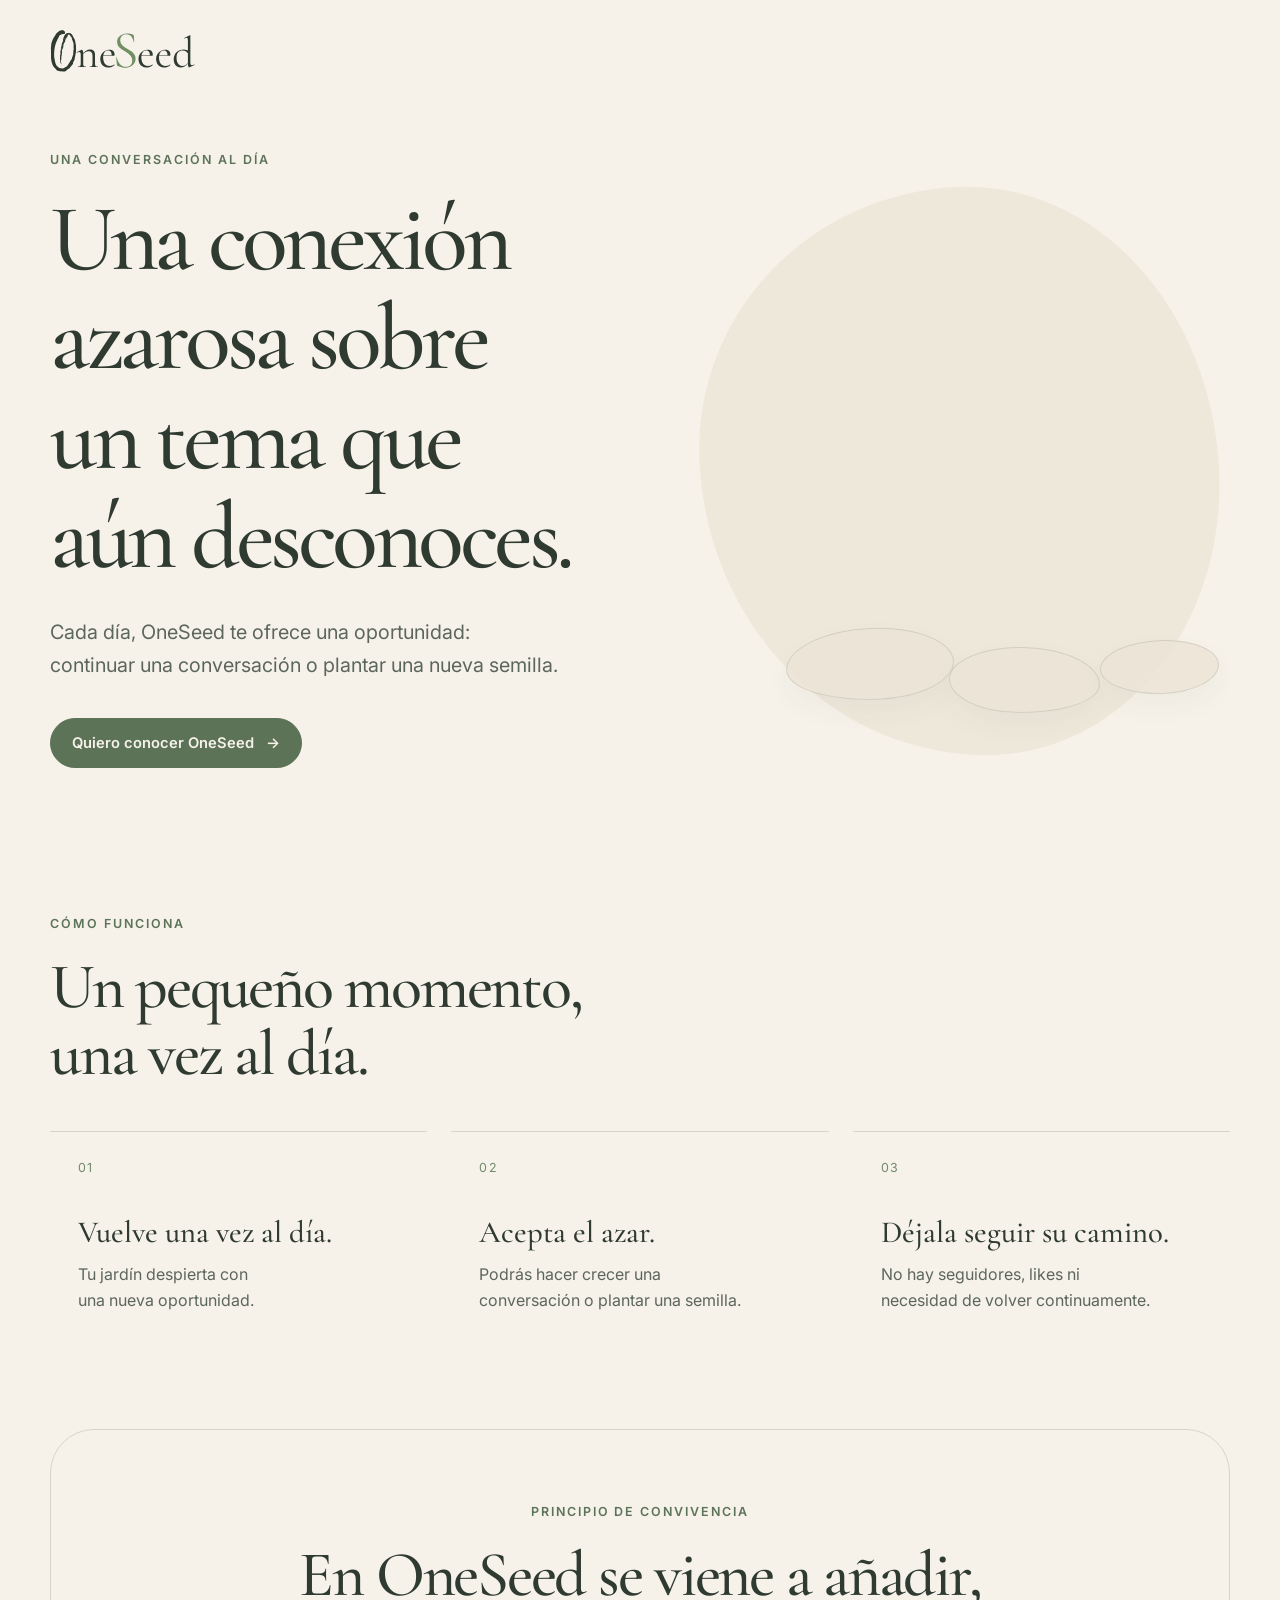
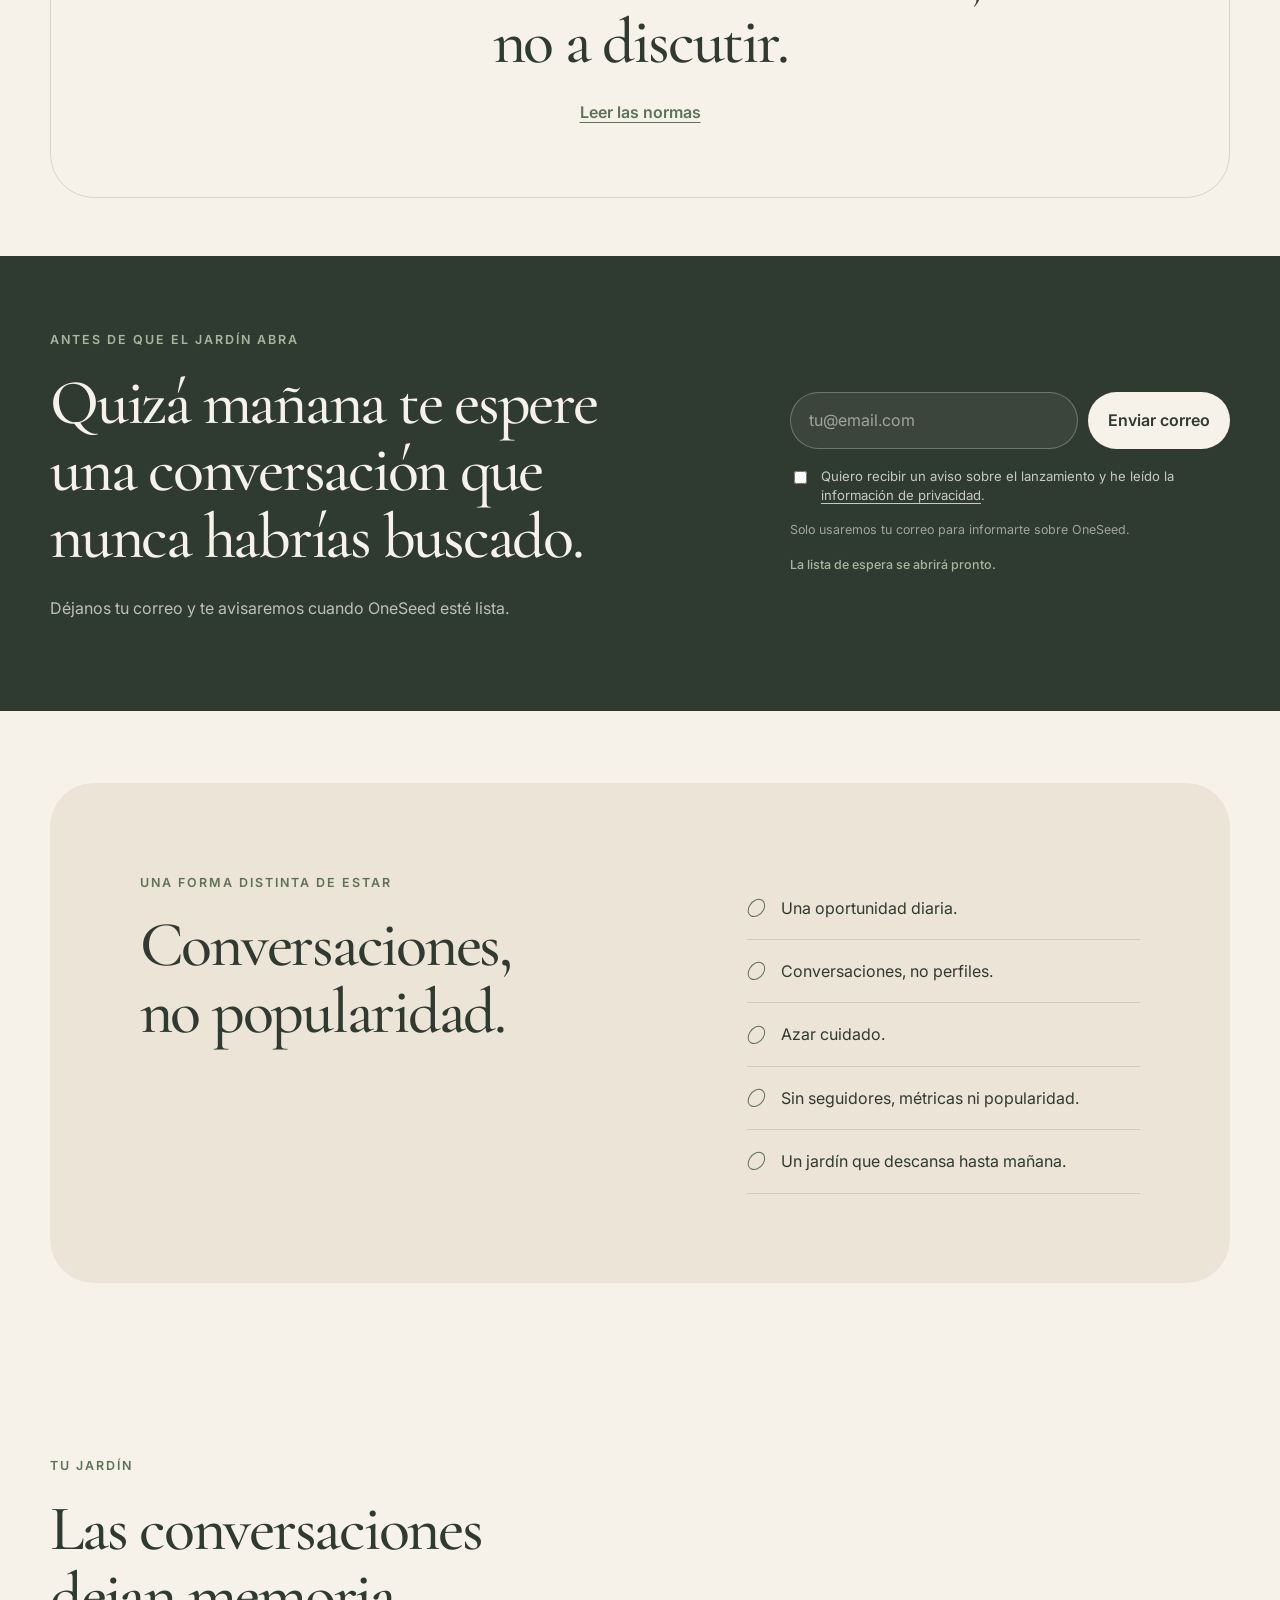
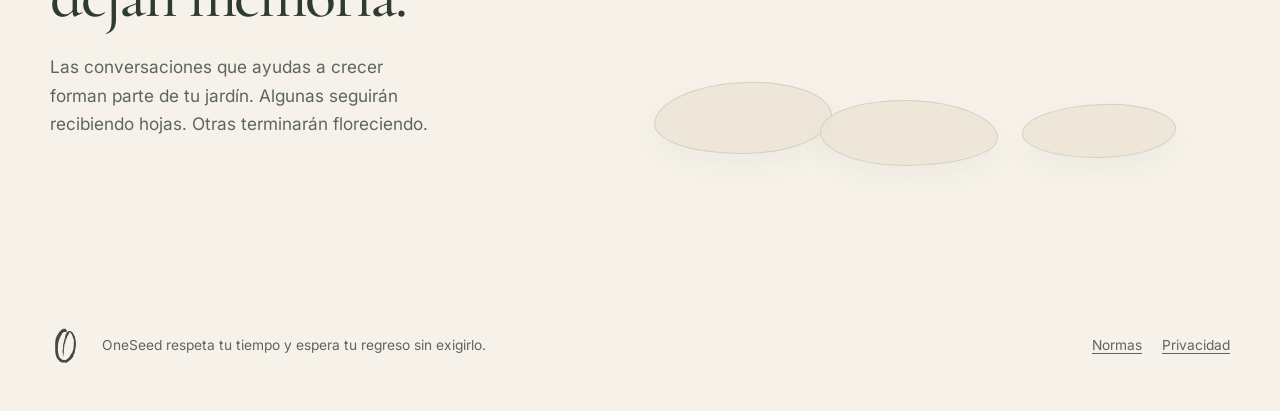
==== commit b643289c: "feat(web): use original plants and mountain artwork" ====
--- a/index.html
+++ b/index.html
@@ -61,7 +61,21 @@
         </div>
 
         <div class="hero-garden reveal" aria-hidden="true">
-          <img src="assets/garden.svg" alt="" />
+          <div class="garden-scene garden-scene--hero">
+            <img
+              class="garden-mountains"
+              src="assets/mountains_panorama.svg"
+              alt=""
+            />
+            <img
+              class="garden-leaves"
+              src="assets/leaves.svg"
+              alt=""
+            />
+            <span class="garden-stone garden-stone--one"></span>
+            <span class="garden-stone garden-stone--two"></span>
+            <span class="garden-stone garden-stone--three"></span>
+          </div>
         </div>
       </section>
 
@@ -181,7 +195,21 @@
           </p>
         </div>
         <div class="garden-detail reveal" aria-hidden="true">
-          <img src="assets/garden.svg" alt="" />
+          <div class="garden-scene garden-scene--detail">
+            <img
+              class="garden-mountains"
+              src="assets/mountains_panorama.svg"
+              alt=""
+            />
+            <img
+              class="garden-leaves"
+              src="assets/leaves.svg"
+              alt=""
+            />
+            <span class="garden-stone garden-stone--one"></span>
+            <span class="garden-stone garden-stone--two"></span>
+            <span class="garden-stone garden-stone--three"></span>
+          </div>
         </div>
       </section>
     </main>
--- a/styles.css
+++ b/styles.css
@@ -734,3 +734,170 @@
     transform: none;
   }
 }
+
+/* OneSeed Web 0.3 — escena con dibujos originales */
+.garden-scene {
+  position: relative;
+  width: 100%;
+  height: 100%;
+  min-height: inherit;
+  overflow: hidden;
+  isolation: isolate;
+}
+
+.hero-garden .garden-scene {
+  min-height: 470px;
+}
+
+.hero-garden .garden-mountains,
+.garden-detail .garden-mountains {
+  position: absolute;
+  z-index: 1;
+  left: -11%;
+  bottom: 19%;
+  width: 122%;
+  max-width: none;
+  height: auto;
+  opacity: 0.9;
+  filter: none;
+}
+
+.hero-garden .garden-leaves,
+.garden-detail .garden-leaves {
+  position: absolute;
+  z-index: 3;
+  left: 3%;
+  bottom: 9%;
+  width: 49%;
+  max-width: none;
+  height: auto;
+  opacity: 0.78;
+  filter: none;
+}
+
+.garden-stone {
+  position: absolute;
+  z-index: 2;
+  display: block;
+  border: 1px solid rgba(47, 58, 49, 0.13);
+  background: rgba(236, 228, 214, 0.88);
+  box-shadow: 0 12px 28px rgba(47, 58, 49, 0.045);
+}
+
+.garden-stone--one {
+  left: 18%;
+  bottom: 11%;
+  width: 31%;
+  height: 72px;
+  border-radius: 52% 48% 46% 54% / 55% 50% 50% 45%;
+  transform: rotate(-2deg);
+}
+
+.garden-stone--two {
+  left: 48%;
+  bottom: 9%;
+  width: 28%;
+  height: 66px;
+  border-radius: 49% 51% 55% 45% / 50% 56% 44% 50%;
+  transform: rotate(1deg);
+}
+
+.garden-stone--three {
+  right: 2%;
+  bottom: 12%;
+  width: 22%;
+  height: 54px;
+  border-radius: 54% 46% 49% 51% / 53% 47% 53% 47%;
+  transform: rotate(-1deg);
+}
+
+.garden-scene--detail {
+  min-height: 390px;
+}
+
+.garden-scene--detail .garden-mountains {
+  left: -15%;
+  bottom: 17%;
+  width: 130%;
+}
+
+.garden-scene--detail .garden-leaves {
+  left: auto;
+  right: 4%;
+  bottom: 7%;
+  width: 53%;
+  opacity: 0.72;
+}
+
+.garden-scene--detail .garden-stone--one {
+  left: 3%;
+  bottom: 12%;
+  width: 30%;
+}
+
+.garden-scene--detail .garden-stone--two {
+  left: 31%;
+  bottom: 9%;
+  width: 30%;
+}
+
+.garden-scene--detail .garden-stone--three {
+  right: 9%;
+  bottom: 11%;
+  width: 26%;
+}
+
+@media (max-width: 900px) {
+  .hero-garden .garden-scene {
+    min-height: 350px;
+  }
+
+  .hero-garden .garden-leaves {
+    width: 45%;
+  }
+
+  .garden-scene--detail {
+    min-height: 300px;
+  }
+}
+
+@media (max-width: 620px) {
+  .hero-garden .garden-scene {
+    min-height: 270px;
+  }
+
+  .hero-garden .garden-mountains,
+  .garden-detail .garden-mountains {
+    left: -18%;
+    bottom: 18%;
+    width: 136%;
+  }
+
+  .hero-garden .garden-leaves {
+    left: 1%;
+    bottom: 8%;
+    width: 48%;
+  }
+
+  .garden-scene--detail {
+    min-height: 250px;
+  }
+
+  .garden-scene--detail .garden-leaves {
+    right: 0;
+    bottom: 6%;
+    width: 52%;
+  }
+
+  .garden-stone--one {
+    height: 50px;
+  }
+
+  .garden-stone--two {
+    height: 46px;
+  }
+
+  .garden-stone--three {
+    height: 40px;
+  }
+}
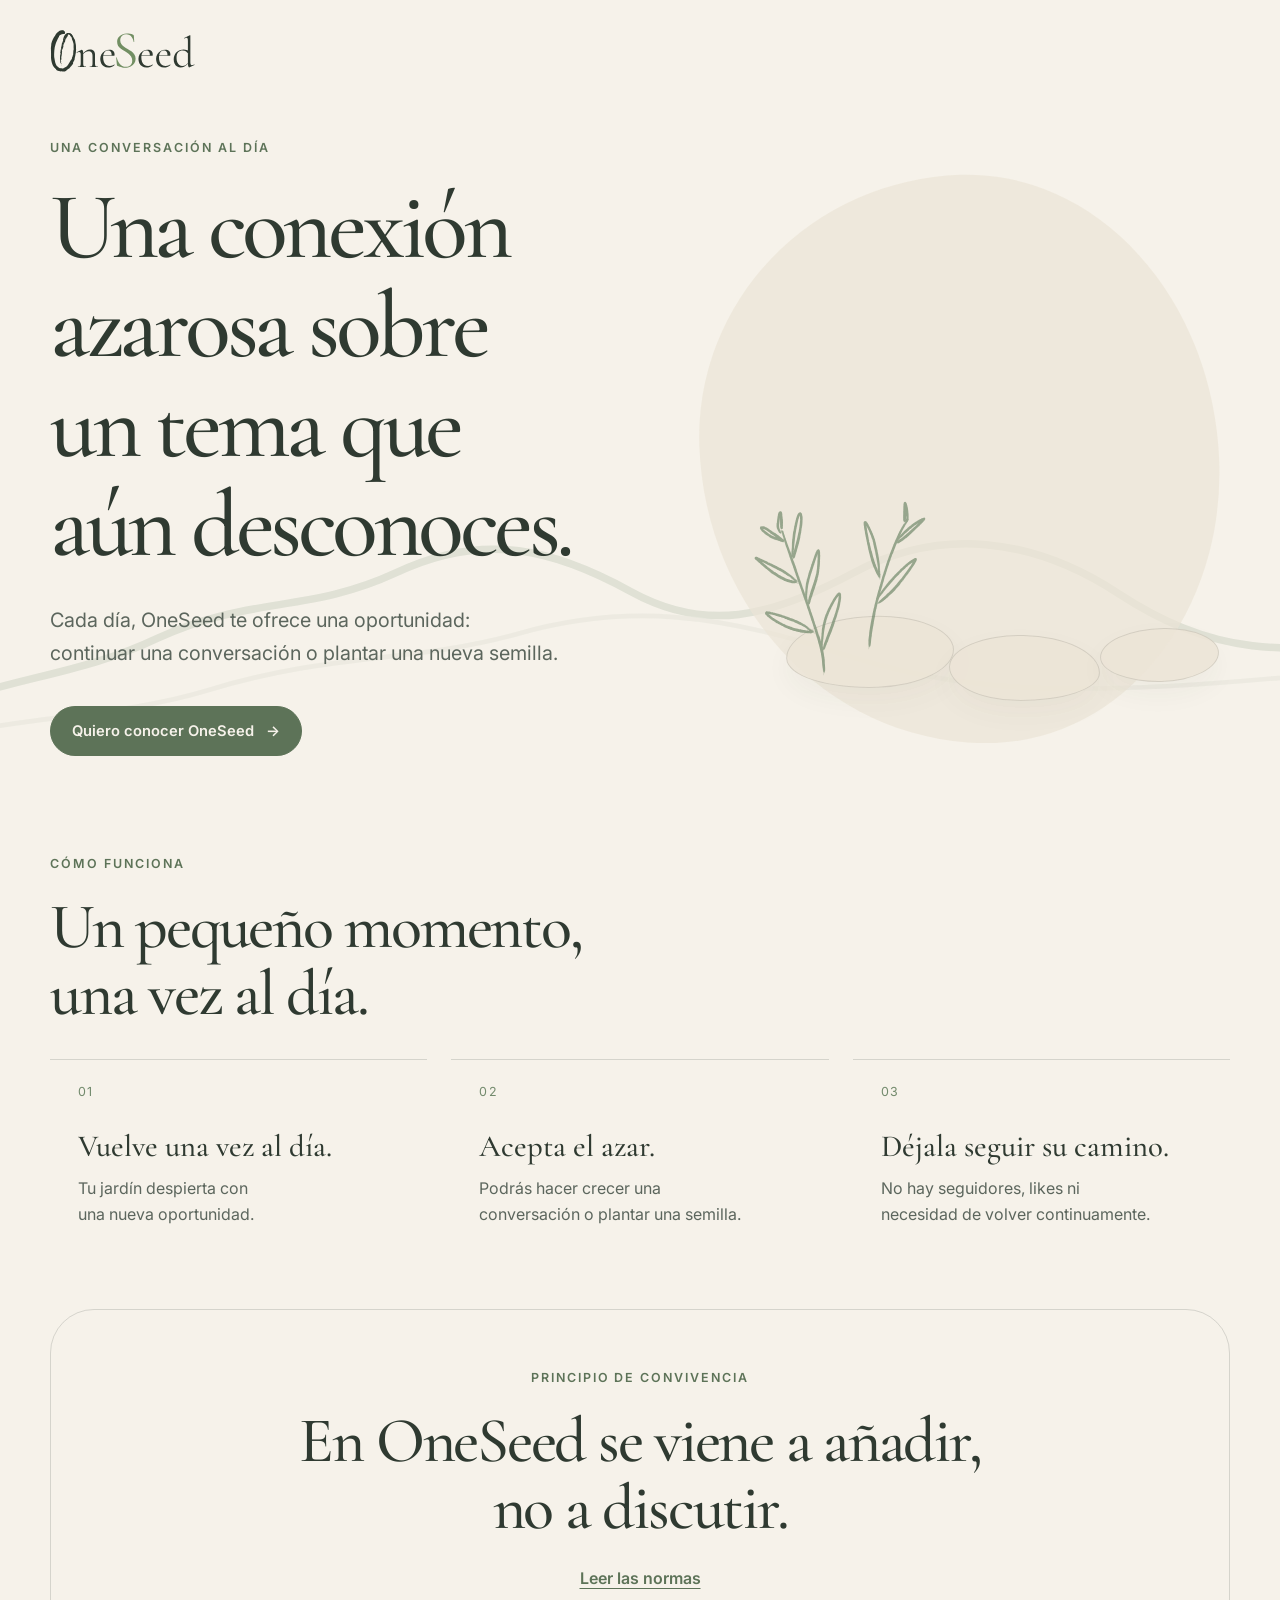
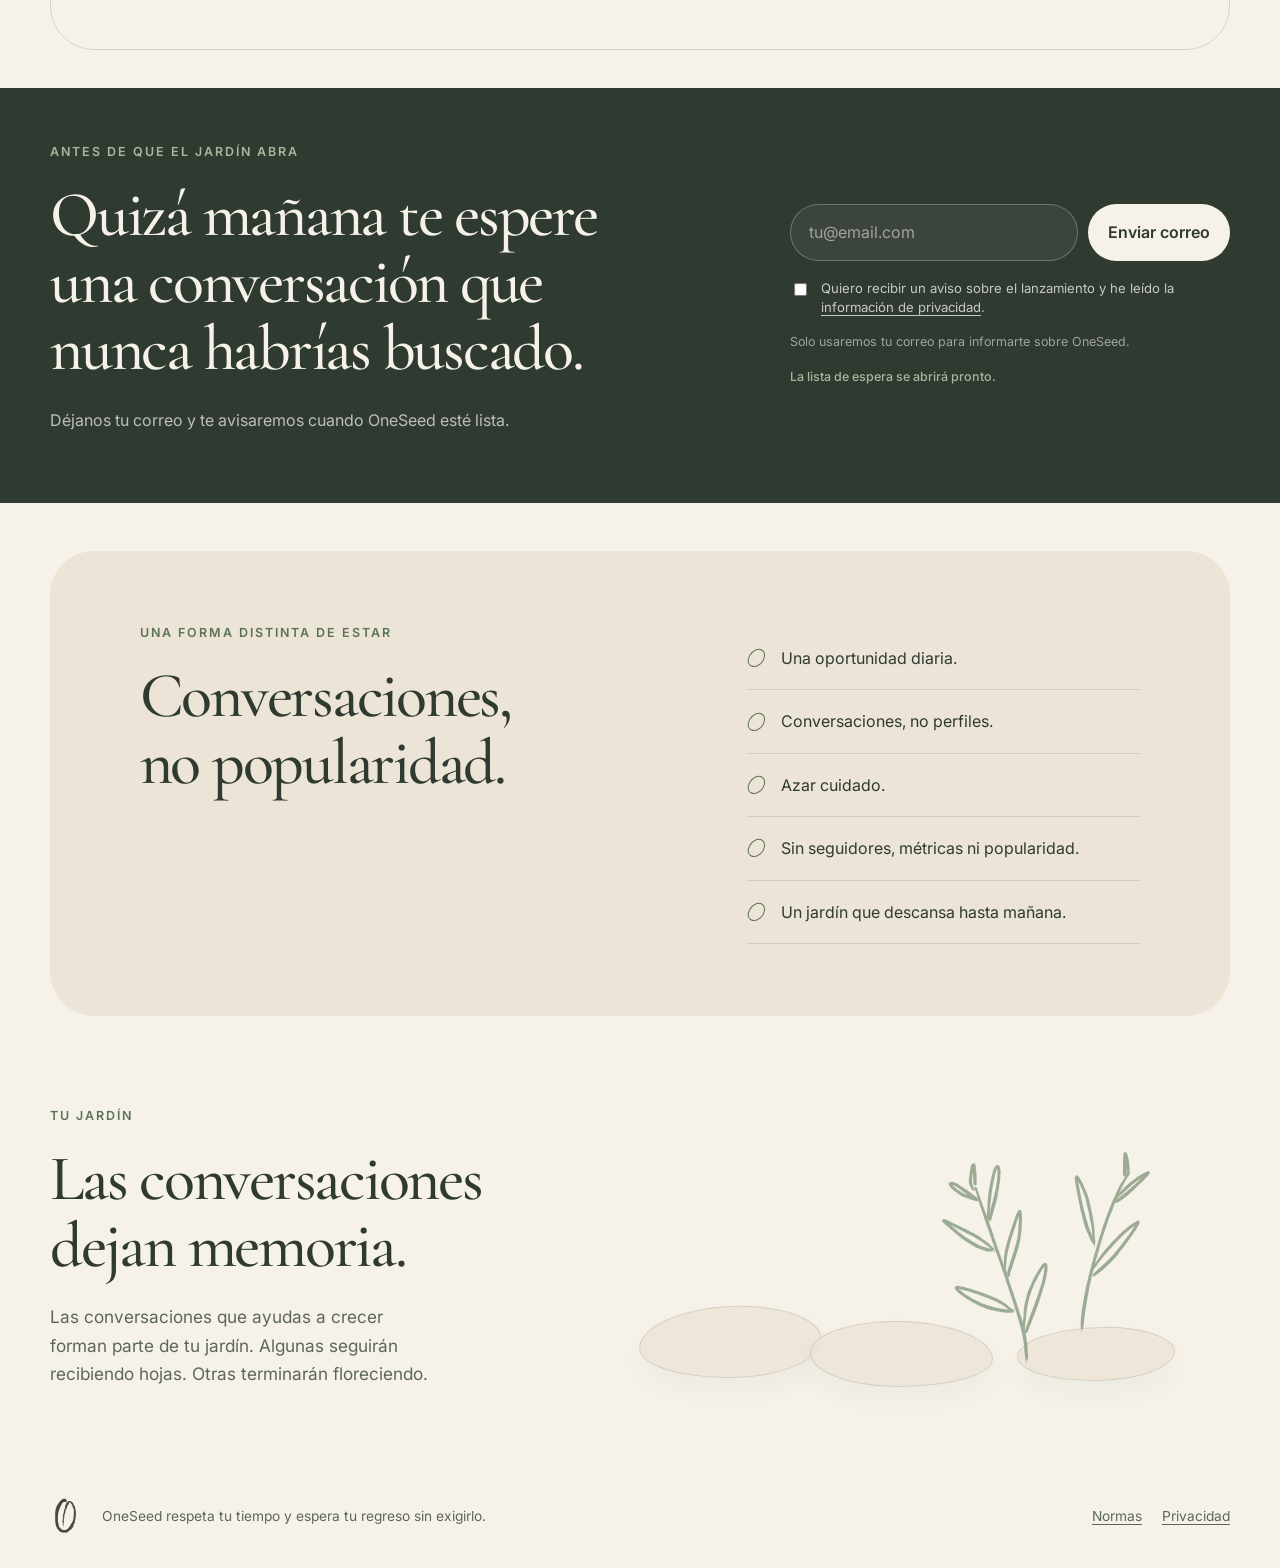
==== commit 1bfa4257: "feat(web): add continuous mountain backdrop and tighten spacing" ====
--- a/index.html
+++ b/index.html
@@ -43,6 +43,10 @@
       </a>
     </header>
 
+    <div class="mountain-backdrop" aria-hidden="true">
+      <img src="assets/mountains_panorama.svg" alt="" />
+    </div>
+
     <main id="contenido">
       <section class="hero section" id="inicio" aria-labelledby="hero-title">
         <div class="hero-copy reveal">
@@ -62,11 +66,6 @@
 
         <div class="hero-garden reveal" aria-hidden="true">
           <div class="garden-scene garden-scene--hero">
-            <img
-              class="garden-mountains"
-              src="assets/mountains_panorama.svg"
-              alt=""
-            />
             <img
               class="garden-leaves"
               src="assets/leaves.svg"
@@ -197,11 +196,6 @@
         <div class="garden-detail reveal" aria-hidden="true">
           <div class="garden-scene garden-scene--detail">
             <img
-              class="garden-mountains"
-              src="assets/mountains_panorama.svg"
-              alt=""
-            />
-            <img
               class="garden-leaves"
               src="assets/leaves.svg"
               alt=""
--- a/styles.css
+++ b/styles.css
@@ -901,3 +901,231 @@
     height: 40px;
   }
 }
+
+/* OneSeed Web 0.4 — montaña continua, hojas más discretas y ritmo compacto */
+body {
+  position: relative;
+  overflow-x: hidden;
+}
+
+.site-header,
+main,
+.site-footer {
+  position: relative;
+  z-index: 1;
+}
+
+.mountain-backdrop {
+  position: fixed;
+  inset: 0;
+  z-index: 0;
+  pointer-events: none;
+  overflow: hidden;
+}
+
+.mountain-backdrop img {
+  position: absolute;
+  top: 48vh;
+  left: 50%;
+  width: max(112vw, 1500px);
+  max-width: none;
+  height: auto;
+  opacity: 0.16;
+  transform: translateX(-50%);
+  filter: none;
+}
+
+/* La montaña deja de estar encerrada dentro de las escenas. */
+.hero-garden .garden-mountains,
+.garden-detail .garden-mountains {
+  display: none;
+}
+
+/* Las plantas originales mantienen su forma, pero pasan a ser un detalle. */
+.hero-garden .garden-leaves {
+  left: 10%;
+  bottom: 10%;
+  width: 36.5%;
+  opacity: 0.72;
+}
+
+.garden-scene--detail .garden-leaves {
+  right: 10%;
+  bottom: 9%;
+  width: 39.5%;
+  opacity: 0.68;
+}
+
+/* Ritmo vertical más unido. */
+.hero {
+  padding-top: 30px;
+  padding-bottom: 48px;
+}
+
+.how {
+  padding-top: 50px;
+  padding-bottom: 42px;
+}
+
+.section-heading {
+  margin-bottom: 32px;
+}
+
+.step {
+  min-height: 208px;
+  padding-top: 22px;
+  padding-bottom: 25px;
+}
+
+.step-number {
+  margin-bottom: 28px;
+}
+
+.coexistence {
+  padding-bottom: 38px;
+}
+
+.coexistence-inner {
+  padding-top: clamp(38px, 5vw, 58px);
+  padding-bottom: clamp(38px, 5vw, 58px);
+}
+
+.waitlist {
+  padding-top: 54px;
+  padding-bottom: 54px;
+}
+
+.difference {
+  padding-top: 48px;
+  padding-bottom: 38px;
+}
+
+.difference-card {
+  padding-top: clamp(42px, 5.8vw, 72px);
+  padding-bottom: clamp(42px, 5.8vw, 72px);
+}
+
+.garden-section {
+  gap: clamp(38px, 6vw, 72px);
+  padding-top: 42px;
+  padding-bottom: 48px;
+}
+
+.garden-detail,
+.garden-scene--detail {
+  min-height: 320px;
+}
+
+.site-footer {
+  min-height: 104px;
+}
+
+@media (max-width: 900px) {
+  .mountain-backdrop img {
+    top: 46vh;
+    width: max(142vw, 1180px);
+    opacity: 0.14;
+  }
+
+  .hero {
+    padding-bottom: 42px;
+  }
+
+  .hero-garden .garden-leaves {
+    width: 34%;
+  }
+
+  .garden-scene--detail .garden-leaves {
+    width: 37%;
+  }
+
+  .garden-section {
+    gap: 28px;
+  }
+
+  .garden-detail,
+  .garden-scene--detail {
+    min-height: 250px;
+  }
+}
+
+@media (max-width: 620px) {
+  .mountain-backdrop img {
+    top: 44vh;
+    width: max(185vw, 1040px);
+    opacity: 0.13;
+  }
+
+  .hero {
+    padding-top: 20px;
+    padding-bottom: 34px;
+  }
+
+  .hero-garden {
+    min-height: 230px;
+  }
+
+  .hero-garden .garden-scene {
+    min-height: 230px;
+  }
+
+  .hero-garden .garden-leaves {
+    left: 9%;
+    bottom: 9%;
+    width: 35%;
+  }
+
+  .how {
+    padding-top: 42px;
+    padding-bottom: 34px;
+  }
+
+  .section-heading {
+    margin-bottom: 22px;
+  }
+
+  .step {
+    padding-top: 22px;
+    padding-bottom: 30px;
+  }
+
+  .coexistence {
+    padding-bottom: 34px;
+  }
+
+  .waitlist {
+    padding-top: 48px;
+    padding-bottom: 48px;
+  }
+
+  .difference,
+  .garden-section {
+    padding-top: 38px;
+    padding-bottom: 42px;
+  }
+
+  .difference-card {
+    padding: 42px 28px;
+  }
+
+  .garden-section {
+    gap: 20px;
+  }
+
+  .garden-detail,
+  .garden-scene--detail {
+    min-height: 220px;
+  }
+
+  .garden-scene--detail .garden-leaves {
+    right: 8%;
+    bottom: 8%;
+    width: 38%;
+  }
+
+  .site-footer {
+    min-height: 0;
+    padding-top: 28px;
+    padding-bottom: 28px;
+  }
+}
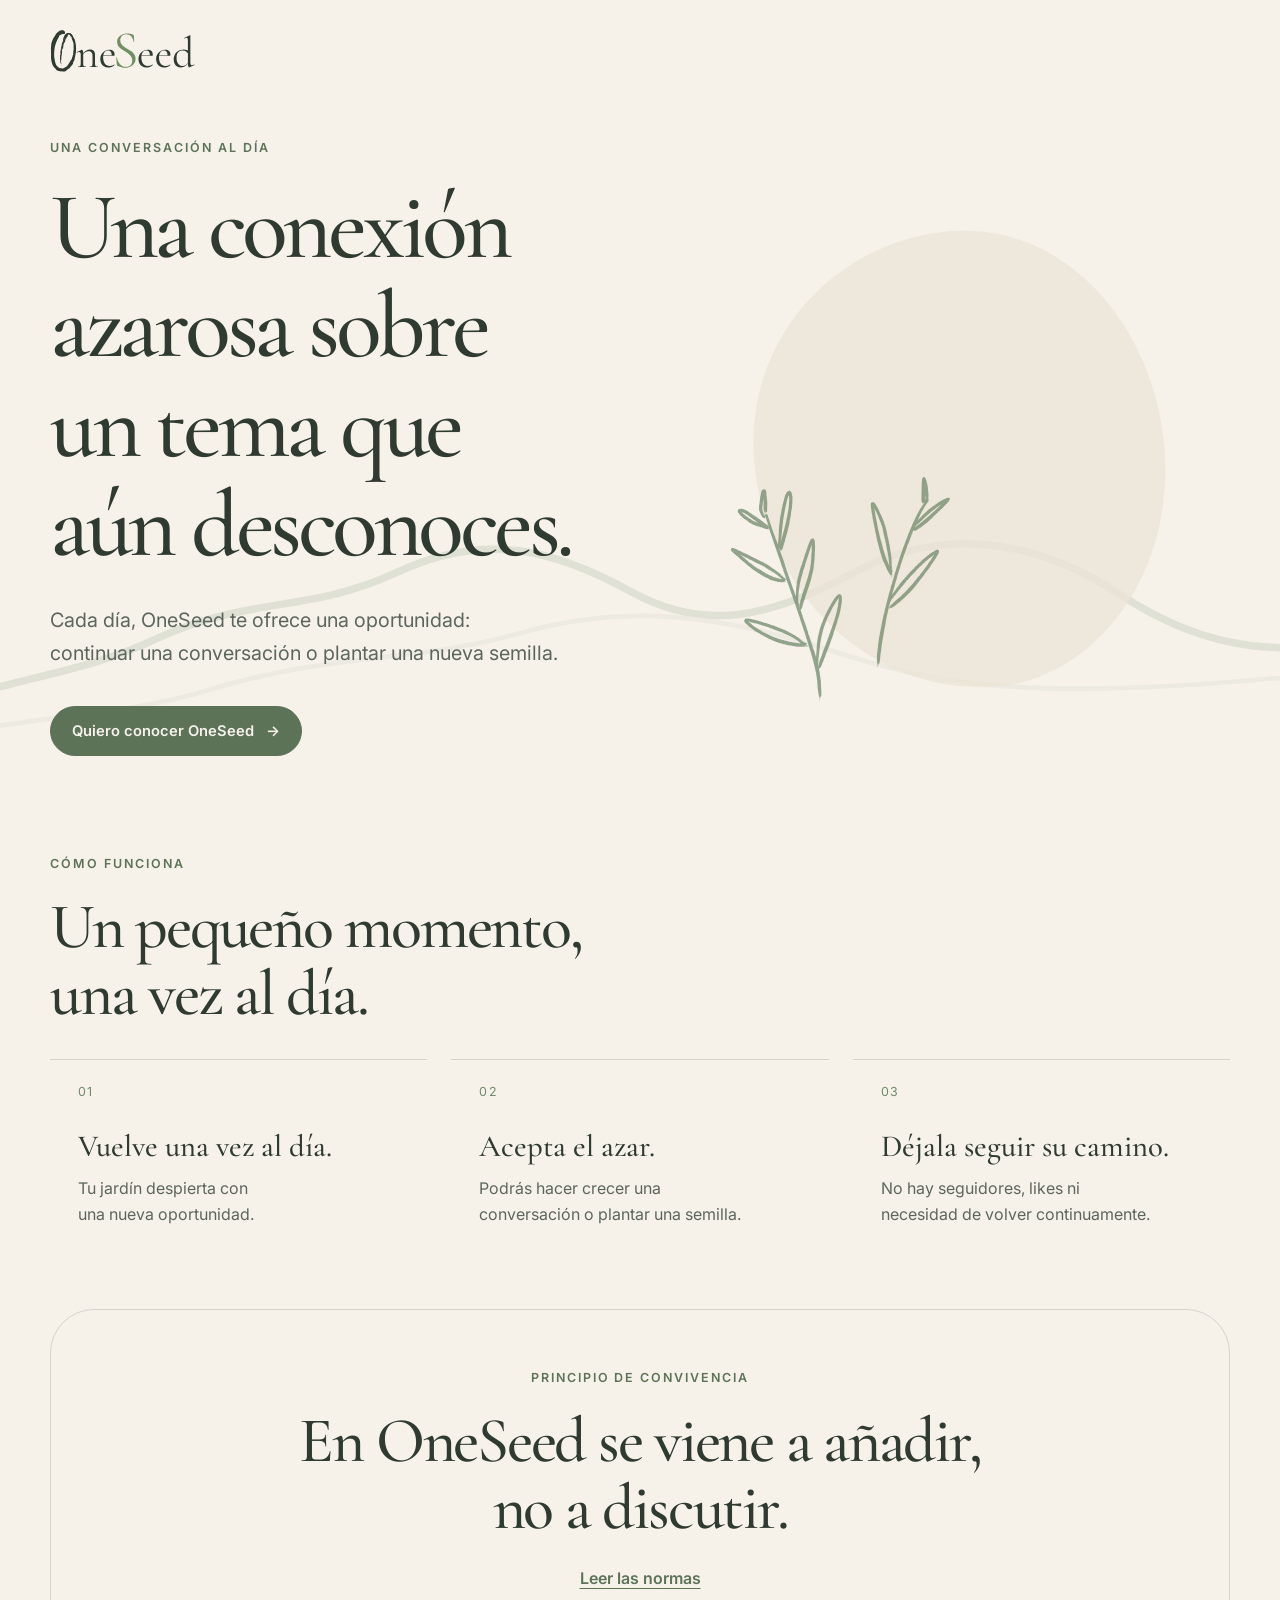
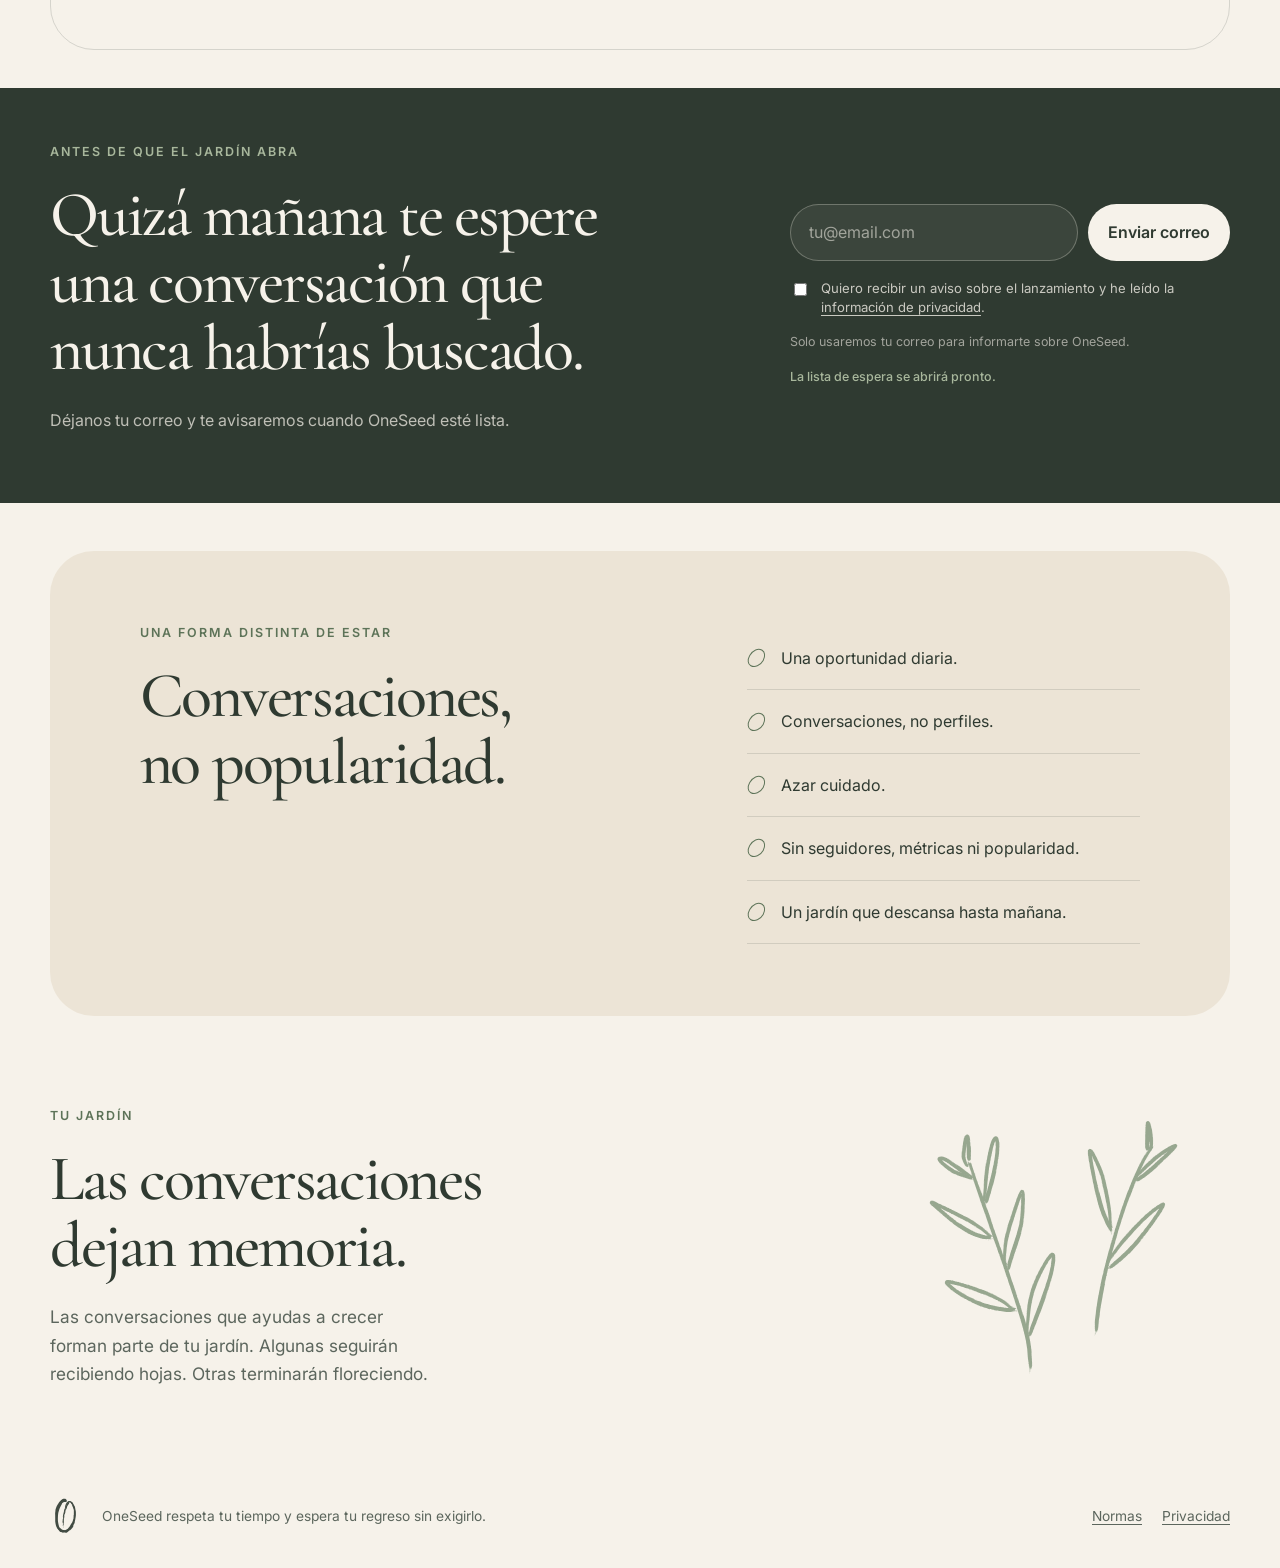
==== commit d57e407f: "feat(web): simplify garden artwork on landing page" ====
--- a/index.html
+++ b/index.html
@@ -71,9 +71,6 @@
               src="assets/leaves.svg"
               alt=""
             />
-            <span class="garden-stone garden-stone--one"></span>
-            <span class="garden-stone garden-stone--two"></span>
-            <span class="garden-stone garden-stone--three"></span>
           </div>
         </div>
       </section>
@@ -200,9 +197,6 @@
               src="assets/leaves.svg"
               alt=""
             />
-            <span class="garden-stone garden-stone--one"></span>
-            <span class="garden-stone garden-stone--two"></span>
-            <span class="garden-stone garden-stone--three"></span>
           </div>
         </div>
       </section>
--- a/styles.css
+++ b/styles.css
@@ -1129,3 +1129,66 @@
     padding-bottom: 28px;
   }
 }
+
+
+/* OneSeed Web 0.5 — portada más limpia */
+/* Circunferencia más contenida detrás de las plantas. */
+.hero-garden::before {
+  inset: 15% 12% 11%;
+}
+
+/* Las plantas originales recuperan presencia sin competir con el titular. */
+.hero-garden .garden-leaves {
+  left: 5%;
+  bottom: 5%;
+  width: 47%;
+  opacity: 0.76;
+}
+
+.garden-scene--detail .garden-leaves {
+  right: 5%;
+  bottom: 5%;
+  width: 47%;
+  opacity: 0.72;
+}
+
+/* Las piedras decorativas se retiran por completo. */
+.garden-stone {
+  display: none;
+}
+
+@media (max-width: 900px) {
+  .hero-garden::before {
+    inset: 14% 11% 10%;
+  }
+
+  .hero-garden .garden-leaves {
+    left: 4%;
+    bottom: 4%;
+    width: 45%;
+  }
+
+  .garden-scene--detail .garden-leaves {
+    right: 4%;
+    bottom: 5%;
+    width: 45%;
+  }
+}
+
+@media (max-width: 620px) {
+  .hero-garden::before {
+    inset: 13% 10% 9%;
+  }
+
+  .hero-garden .garden-leaves {
+    left: 3%;
+    bottom: 3%;
+    width: 46%;
+  }
+
+  .garden-scene--detail .garden-leaves {
+    right: 3%;
+    bottom: 4%;
+    width: 46%;
+  }
+}
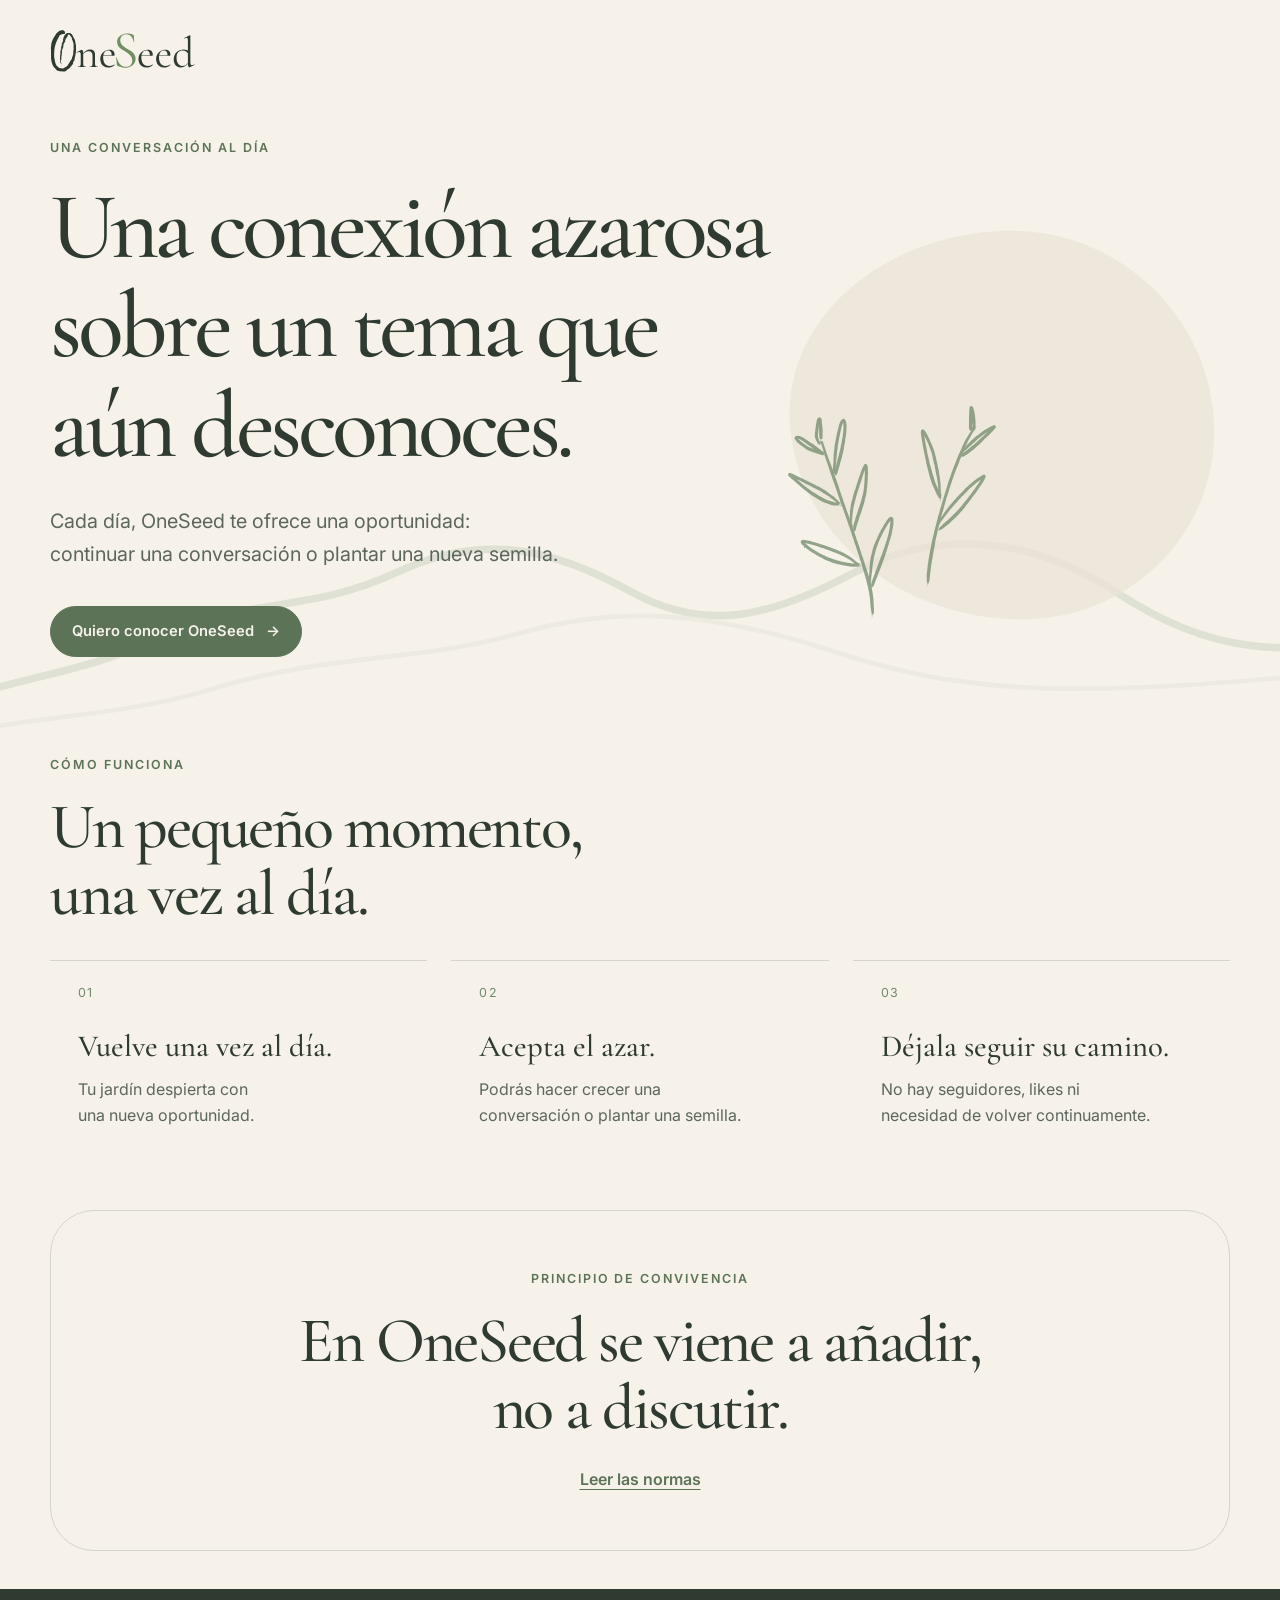
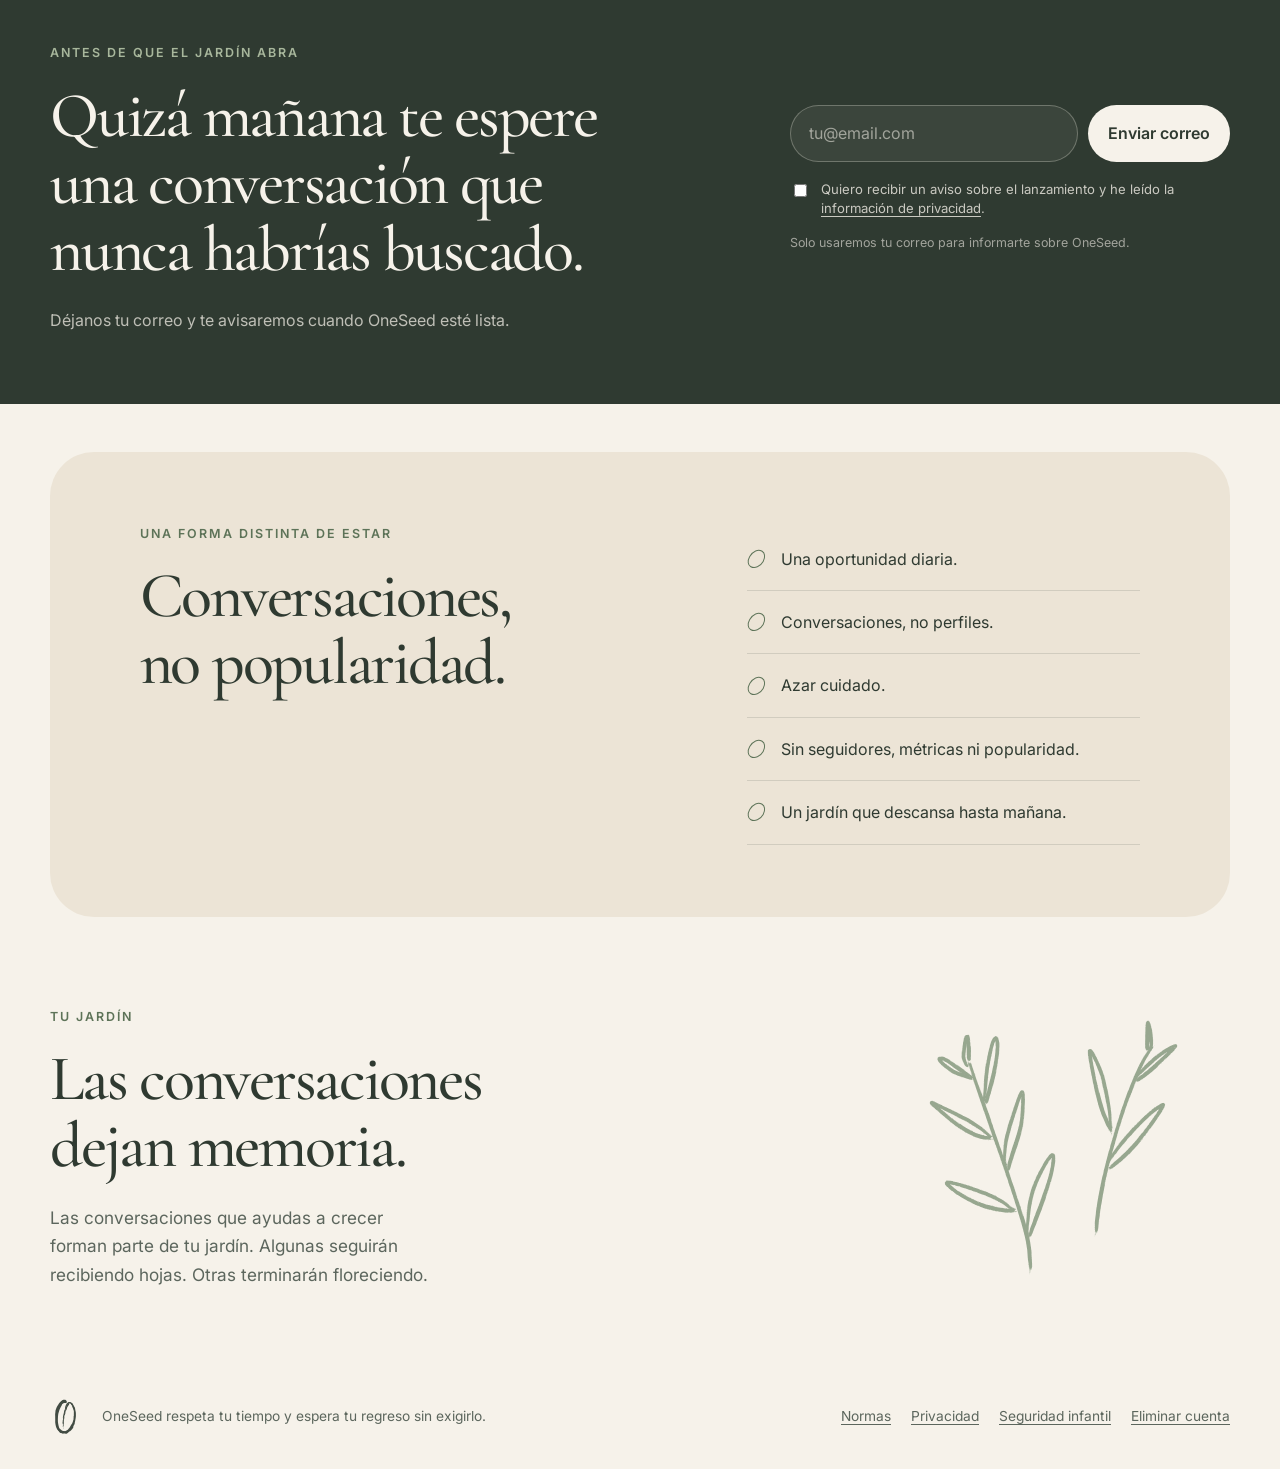
==== commit 67cf4e65: "feat(web): expose safety and account deletion pages" ====
--- a/index.html
+++ b/index.html
@@ -208,6 +208,8 @@
       <nav aria-label="Enlaces legales">
         <a href="normas.html">Normas</a>
         <a href="privacidad.html">Privacidad</a>
+        <a href="seguridad.html">Seguridad infantil</a>
+        <a href="eliminar-cuenta.html">Eliminar cuenta</a>
       </nav>
     </footer>
 
--- a/styles.css
+++ b/styles.css
@@ -1192,3 +1192,53 @@
     width: 46%;
   }
 }
+
+/* OneSeed Web 0.6 — titular más amplio en la portada */
+@media (min-width: 901px) {
+  .hero {
+    position: relative;
+    grid-template-columns: minmax(0, 0.96fr) minmax(390px, 0.86fr);
+    gap: clamp(24px, 3.5vw, 48px);
+  }
+
+  .hero-copy {
+    position: relative;
+    z-index: 3;
+    max-width: 690px;
+  }
+
+  /* Solo el titular invade parte del espacio visual de la derecha. */
+  .hero-copy h1 {
+    width: min(930px, calc(100vw - 80px));
+    max-width: none;
+    margin-right: -260px;
+  }
+
+  .hero-intro {
+    max-width: 580px;
+  }
+
+  .hero-garden {
+    z-index: 1;
+    min-height: 470px;
+    transform: translate(22px, 28px);
+  }
+
+  .hero-garden::before {
+    inset: 18% 3% 7% 18%;
+  }
+
+  .hero-garden .garden-leaves {
+    left: 15%;
+    bottom: 3%;
+    width: 45%;
+  }
+}
+
+@media (min-width: 901px) and (max-width: 1080px) {
+  .hero-copy h1 {
+    width: min(820px, calc(100vw - 56px));
+    margin-right: -210px;
+  }
+}
+
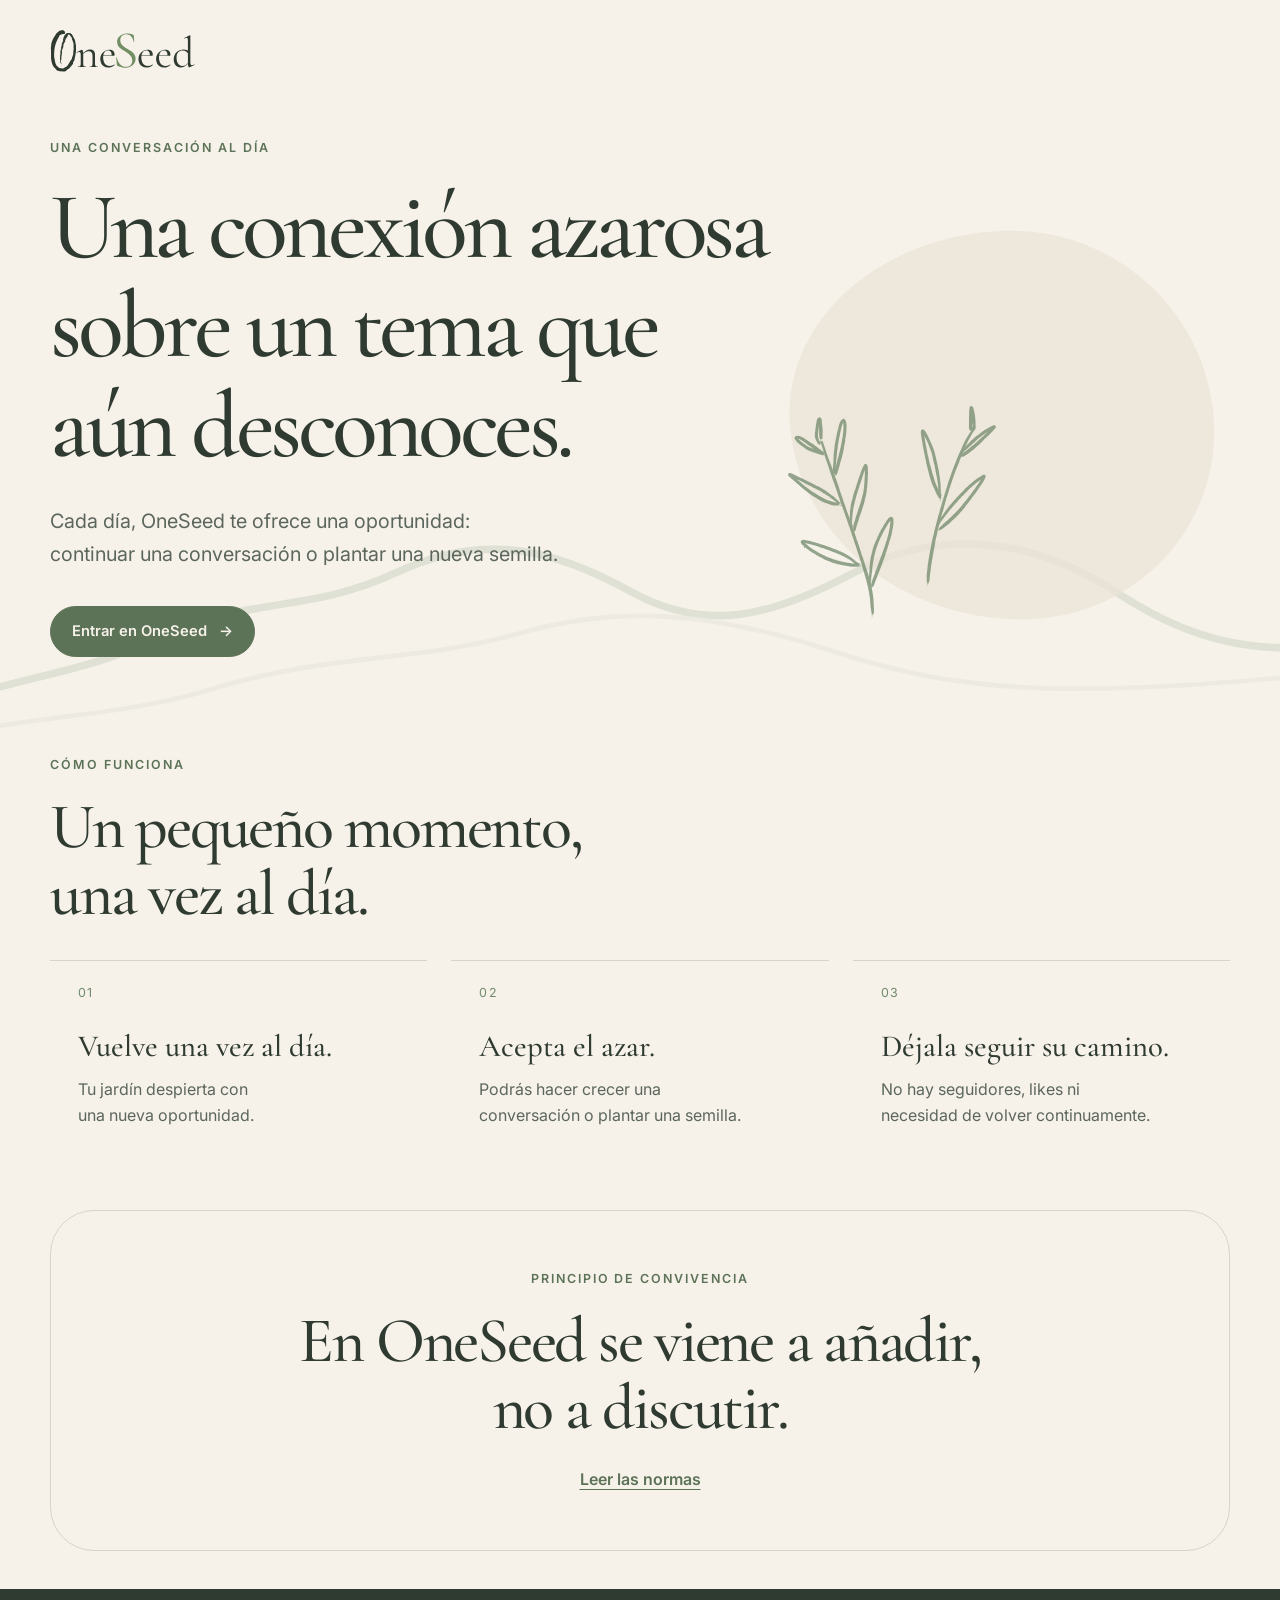
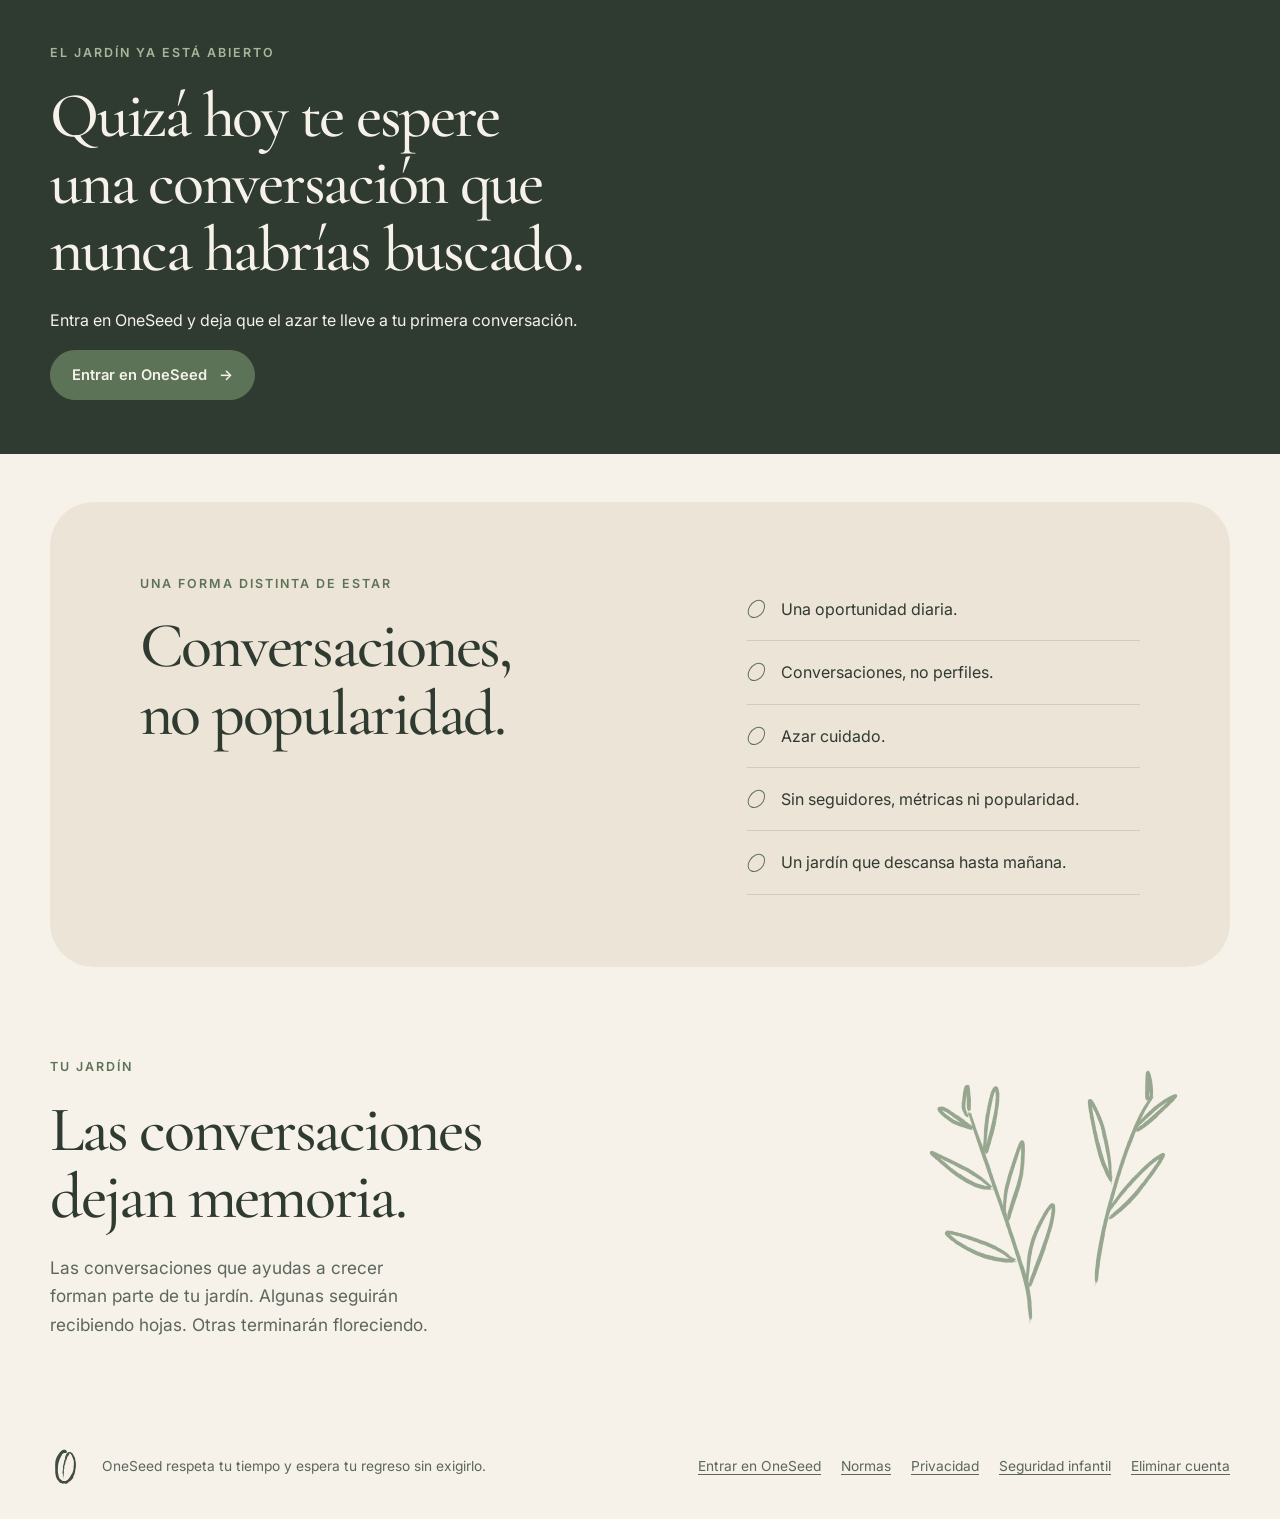
==== commit 34aeb4f4: "Update links and text in index.html" ====
--- a/index.html
+++ b/index.html
@@ -51,15 +51,18 @@
       <section class="hero section" id="inicio" aria-labelledby="hero-title">
         <div class="hero-copy reveal">
           <p class="eyebrow">Una conversación al día</p>
+
           <h1 id="hero-title">
             Una conexión azarosa sobre un tema que aún desconoces.
           </h1>
+
           <p class="hero-intro">
             Cada día, OneSeed te ofrece una oportunidad: continuar una
             conversación o plantar una nueva semilla.
           </p>
-          <a class="primary-link" href="#lista-espera">
-            Quiero conocer OneSeed
+
+          <a class="primary-link" href="./app/">
+            Entrar en OneSeed
             <span aria-hidden="true">→</span>
           </a>
         </div>
@@ -78,7 +81,10 @@
       <section class="section how" aria-labelledby="how-title">
         <div class="section-heading reveal">
           <p class="eyebrow">Cómo funciona</p>
-          <h2 id="how-title">Un pequeño momento, una vez al día.</h2>
+
+          <h2 id="how-title">
+            Un pequeño momento, una vez al día.
+          </h2>
         </div>
 
         <ol class="steps">
@@ -87,6 +93,7 @@
             <h3>Vuelve una vez al día.</h3>
             <p>Tu jardín despierta con una nueva oportunidad.</p>
           </li>
+
           <li class="step reveal">
             <span class="step-number" aria-hidden="true">02</span>
             <h3>Acepta el azar.</h3>
@@ -94,6 +101,7 @@
               Podrás hacer crecer una conversación o plantar una semilla.
             </p>
           </li>
+
           <li class="step reveal">
             <span class="step-number" aria-hidden="true">03</span>
             <h3>Déjala seguir su camino.</h3>
@@ -107,61 +115,40 @@
       <section class="section coexistence" aria-labelledby="coexistence-title">
         <div class="coexistence-inner reveal">
           <p class="eyebrow">Principio de convivencia</p>
+
           <h2 id="coexistence-title">
             En OneSeed se viene a añadir,<br />no a discutir.
           </h2>
-          <a class="text-link" href="normas.html">Leer las normas</a>
-        </div>
-      </section>
-
-      <section class="section waitlist" id="lista-espera" aria-labelledby="waitlist-title">
+
+          <a class="text-link" href="normas.html">
+            Leer las normas
+          </a>
+        </div>
+      </section>
+
+      <section
+        class="section waitlist"
+        id="entrar"
+        aria-labelledby="enter-title"
+      >
         <div class="waitlist-inner reveal">
           <div class="waitlist-copy">
-            <p class="eyebrow">Antes de que el jardín abra</p>
-            <h2 id="waitlist-title">
-              Quizá mañana te espere una conversación que nunca habrías buscado.
+            <p class="eyebrow">El jardín ya está abierto</p>
+
+            <h2 id="enter-title">
+              Quizá hoy te espere una conversación que nunca habrías buscado.
             </h2>
+
             <p>
-              Déjanos tu correo y te avisaremos cuando OneSeed esté lista.
+              Entra en OneSeed y deja que el azar te lleve a tu primera
+              conversación.
             </p>
-          </div>
-
-          <form class="waitlist-form" id="waitlist-form" novalidate>
-            <div class="field-row">
-              <label class="sr-only" for="email">Correo electrónico</label>
-              <input
-                id="email"
-                name="email"
-                type="email"
-                inputmode="email"
-                autocomplete="email"
-                maxlength="254"
-                placeholder="tu@email.com"
-                required
-              />
-              <button type="submit" id="waitlist-submit">
-                Enviar correo
-              </button>
-            </div>
-
-            <div class="honeypot" aria-hidden="true">
-              <label for="website">No rellenar este campo</label>
-              <input id="website" name="website" type="text" tabindex="-1" autocomplete="off" />
-            </div>
-
-            <label class="consent">
-              <input id="consent" name="consent" type="checkbox" required />
-              <span>
-                Quiero recibir un aviso sobre el lanzamiento y he leído la
-                <a href="privacidad.html">información de privacidad</a>.
-              </span>
-            </label>
-
-            <p class="form-note">
-              Solo usaremos tu correo para informarte sobre OneSeed.
-            </p>
-            <p class="form-status" id="form-status" aria-live="polite"></p>
-          </form>
+
+            <a class="primary-link" href="./app/">
+              Entrar en OneSeed
+              <span aria-hidden="true">→</span>
+            </a>
+          </div>
         </div>
       </section>
 
@@ -169,9 +156,15 @@
         <div class="difference-card reveal">
           <div>
             <p class="eyebrow">Una forma distinta de estar</p>
-            <h2 id="different-title">Conversaciones, no popularidad.</h2>
-          </div>
-          <ul class="principles" aria-label="Lo que hace diferente a OneSeed">
+            <h2 id="different-title">
+              Conversaciones, no popularidad.
+            </h2>
+          </div>
+
+          <ul
+            class="principles"
+            aria-label="Lo que hace diferente a OneSeed"
+          >
             <li>Una oportunidad diaria.</li>
             <li>Conversaciones, no perfiles.</li>
             <li>Azar cuidado.</li>
@@ -181,15 +174,24 @@
         </div>
       </section>
 
-      <section class="section garden-section" id="jardin" aria-labelledby="garden-title">
+      <section
+        class="section garden-section"
+        id="jardin"
+        aria-labelledby="garden-title"
+      >
         <div class="garden-copy reveal">
           <p class="eyebrow">Tu jardín</p>
-          <h2 id="garden-title">Las conversaciones dejan memoria.</h2>
+
+          <h2 id="garden-title">
+            Las conversaciones dejan memoria.
+          </h2>
+
           <p>
             Las conversaciones que ayudas a crecer forman parte de tu jardín.
             Algunas seguirán recibiendo hojas. Otras terminarán floreciendo.
           </p>
         </div>
+
         <div class="garden-detail reveal" aria-hidden="true">
           <div class="garden-scene garden-scene--detail">
             <img
@@ -204,8 +206,13 @@
 
     <footer class="site-footer">
       <img src="assets/favicon.svg" width="30" height="42" alt="" />
-      <p>OneSeed respeta tu tiempo y espera tu regreso sin exigirlo.</p>
-      <nav aria-label="Enlaces legales">
+
+      <p>
+        OneSeed respeta tu tiempo y espera tu regreso sin exigirlo.
+      </p>
+
+      <nav aria-label="Enlaces">
+        <a href="./app/">Entrar en OneSeed</a>
         <a href="normas.html">Normas</a>
         <a href="privacidad.html">Privacidad</a>
         <a href="seguridad.html">Seguridad infantil</a>
@@ -215,7 +222,7 @@
 
     <noscript>
       <p class="noscript-message">
-        Activa JavaScript para apuntarte a la lista de espera.
+        Para utilizar la aplicación web de OneSeed, activa JavaScript.
       </p>
     </noscript>
   </body>
